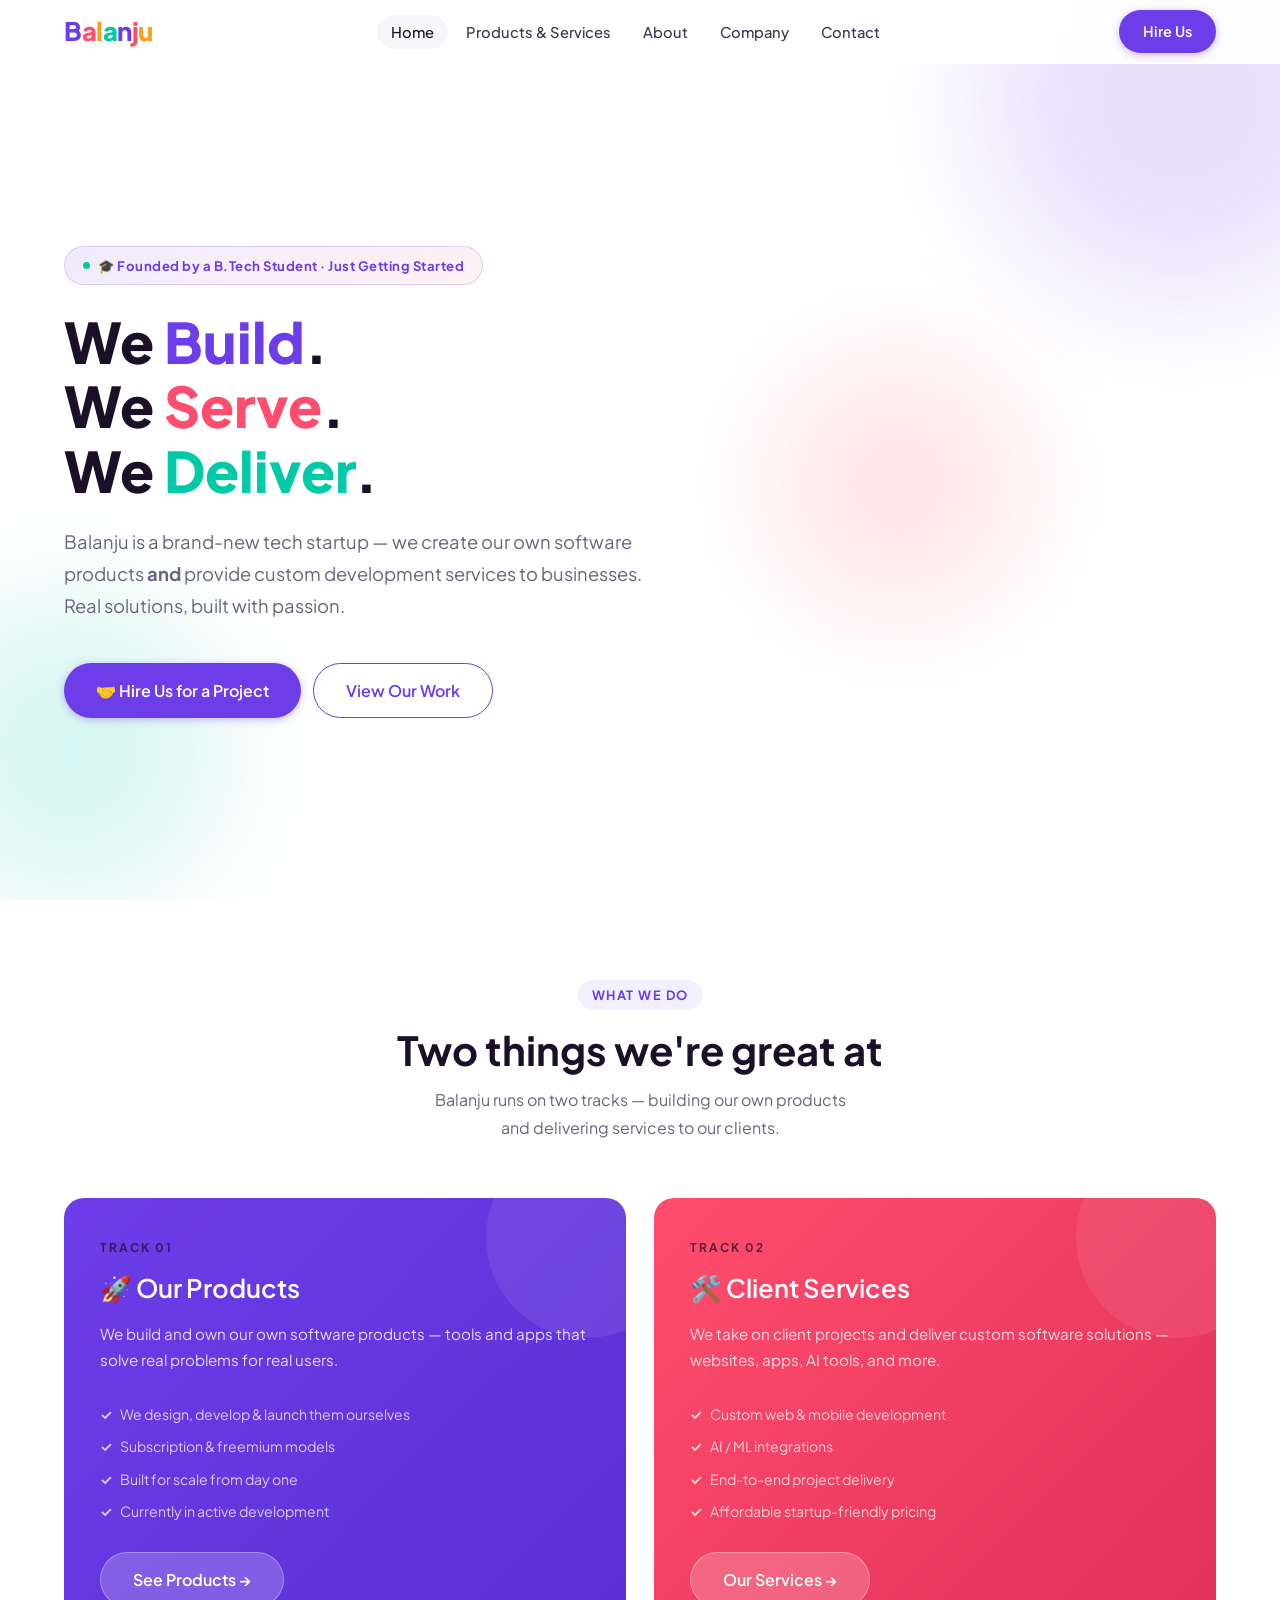
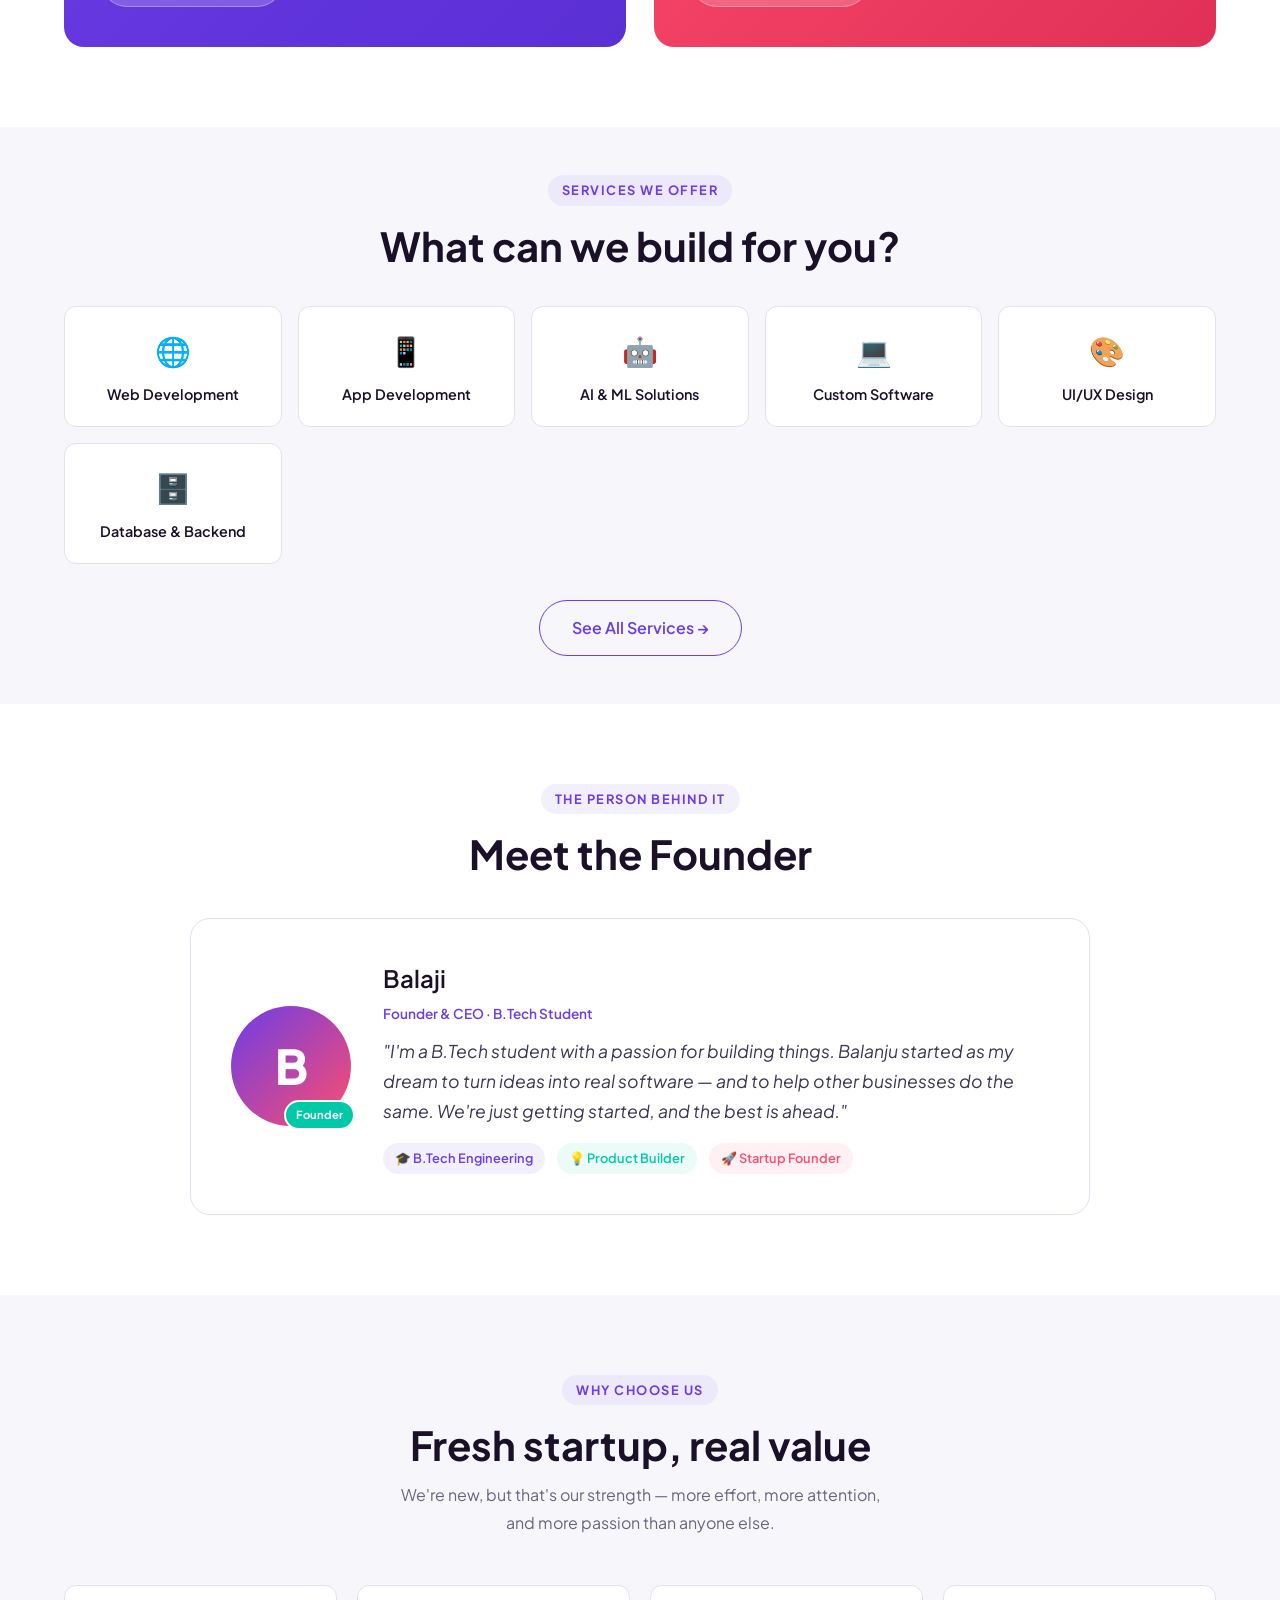
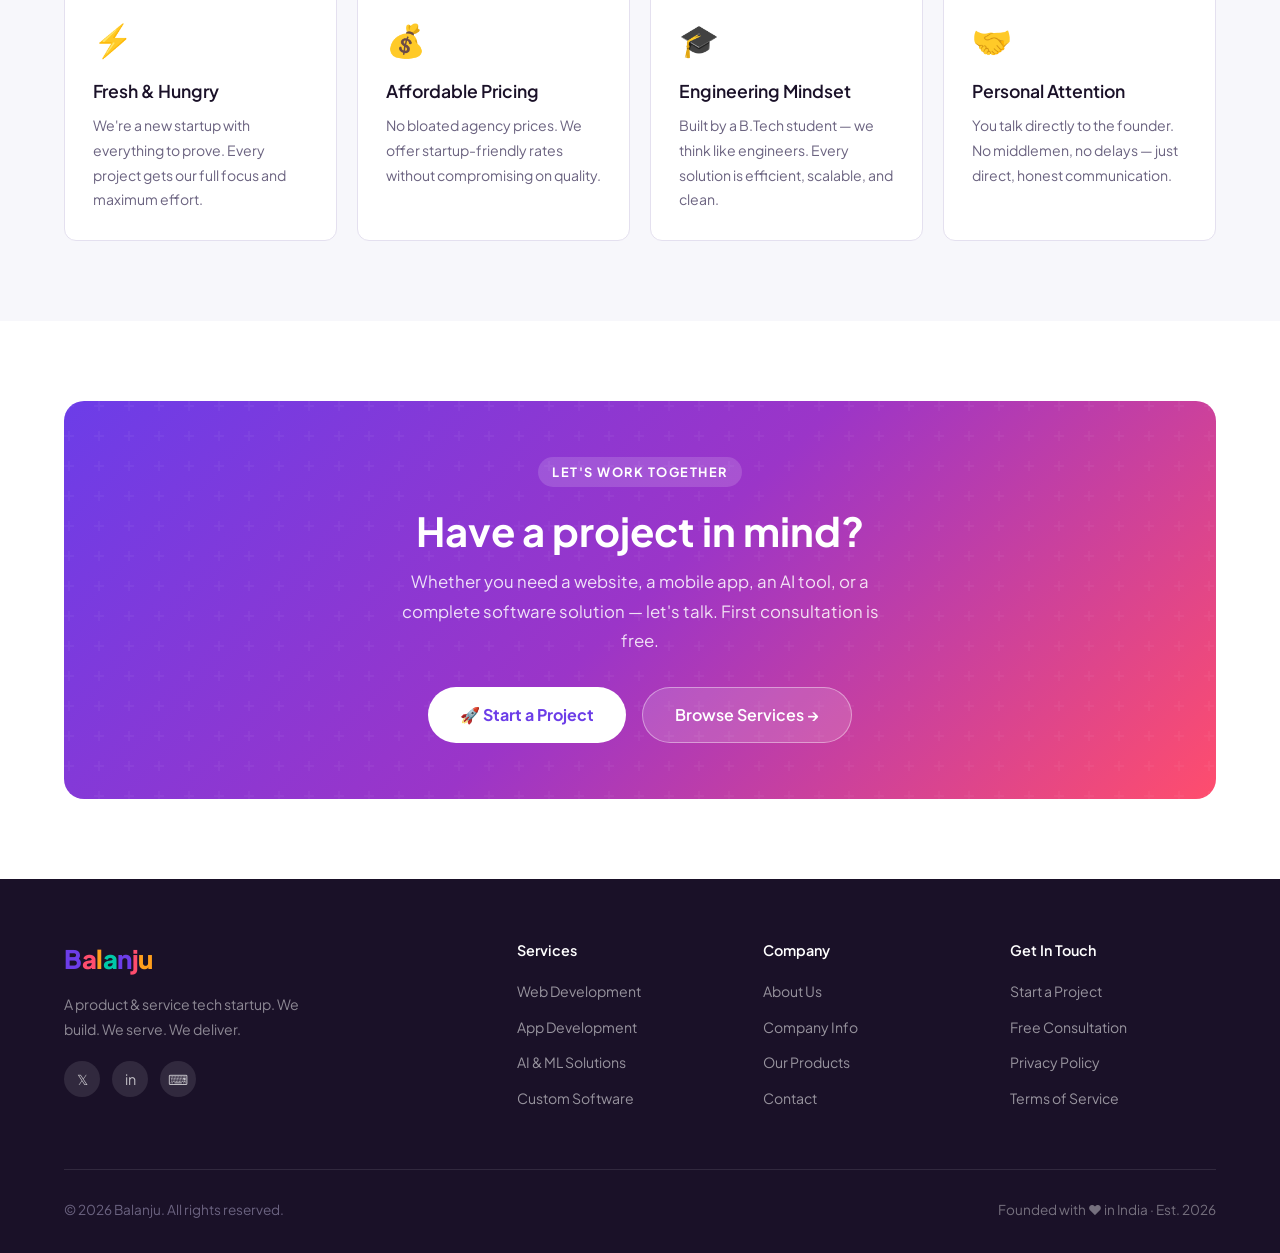
==== index.html @ 37e84d0c "first commit" ====
<!DOCTYPE html>
<html lang="en">

<head>
  <meta charset="UTF-8" />
  <meta name="viewport" content="width=device-width, initial-scale=1.0" />
  <title>Balanju — We Build. We Serve. We Deliver.</title>
  <meta name="description"
    content="Balanju is a fresh tech startup offering custom software development services and building innovative products. Founded by a B.Tech student with a vision." />
  <link rel="stylesheet" href="css/style.css" />
  <link rel="icon"
    href="data:image/svg+xml,<svg xmlns='http://www.w3.org/2000/svg' viewBox='0 0 100 100'><text y='.9em' font-size='90'>🔷</text></svg>" />
  <style>
    .hero-badge {
      display: inline-flex;
      align-items: center;
      gap: 8px;
      background: linear-gradient(135deg, rgba(108, 61, 232, 0.1), rgba(255, 77, 109, 0.08));
      border: 1px solid rgba(108, 61, 232, 0.2);
      padding: 8px 18px;
      border-radius: var(--radius-pill);
      font-size: 0.82rem;
      font-weight: 700;
      color: var(--indigo);
      margin-bottom: 24px;
      letter-spacing: 0.5px;
    }

    .hero-badge .dot {
      width: 7px;
      height: 7px;
      border-radius: 50%;
      background: var(--mint);
      animation: pulse 1.8s ease infinite;
    }

    @keyframes pulse {

      0%,
      100% {
        opacity: 1;
        transform: scale(1);
      }

      50% {
        opacity: 0.5;
        transform: scale(1.4);
      }
    }

    /* Two pillars — Products + Services */
    .pillars {
      display: grid;
      grid-template-columns: 1fr 1fr;
      gap: 28px;
      margin-top: 56px;
    }

    @media(max-width:680px) {
      .pillars {
        grid-template-columns: 1fr;
      }
    }

    .pillar-card {
      border-radius: var(--radius-lg);
      padding: 40px 36px;
      position: relative;
      overflow: hidden;
    }

    .pillar-card::before {
      content: '';
      position: absolute;
      top: -60px;
      right: -60px;
      width: 200px;
      height: 200px;
      border-radius: 50%;
      background: rgba(255, 255, 255, 0.08);
    }

    .pillar-card .label {
      font-size: 0.75rem;
      font-weight: 700;
      letter-spacing: 2px;
      text-transform: uppercase;
      opacity: 0.7;
      margin-bottom: 10px;
    }

    .pillar-card h3 {
      color: white;
      font-size: 1.6rem;
      margin-bottom: 12px;
    }

    .pillar-card p {
      color: rgba(255, 255, 255, 0.82);
      font-size: 0.95rem;
      margin-bottom: 24px;
    }

    .pillar-card ul {
      list-style: none;
    }

    .pillar-card ul li {
      color: rgba(255, 255, 255, 0.75);
      font-size: 0.88rem;
      padding: 5px 0;
      display: flex;
      align-items: center;
      gap: 8px;
    }

    .pillar-card ul li::before {
      content: '✓';
      font-weight: 700;
    }

    /* Services strip */
    .service-strip {
      display: grid;
      grid-template-columns: repeat(auto-fill, minmax(200px, 1fr));
      gap: 16px;
    }

    .service-chip {
      background: white;
      border: 1px solid var(--border);
      border-radius: var(--radius-md);
      padding: 20px;
      text-align: center;
      transition: var(--transition);
    }

    .service-chip:hover {
      border-color: var(--indigo);
      box-shadow: 0 0 0 3px rgba(108, 61, 232, 0.07);
      transform: translateY(-3px);
    }

    .service-chip .icon {
      font-size: 1.8rem;
      margin-bottom: 10px;
    }

    .service-chip h4 {
      font-size: 0.9rem;
    }

    /* Founder spotlight */
    .founder-card {
      display: flex;
      align-items: center;
      gap: 32px;
      background: white;
      border: 1px solid var(--border);
      border-radius: var(--radius-lg);
      padding: 40px;
      flex-wrap: wrap;
    }

    .founder-avatar-wrap {
      position: relative;
      flex-shrink: 0;
    }

    .founder-avatar {
      width: 120px;
      height: 120px;
      border-radius: 50%;
      background: linear-gradient(135deg, var(--indigo), var(--coral));
      display: flex;
      align-items: center;
      justify-content: center;
      font-size: 3rem;
      font-weight: 800;
      color: white;
    }

    .founder-badge {
      position: absolute;
      bottom: -4px;
      right: -4px;
      background: var(--mint);
      color: white;
      font-size: 0.7rem;
      font-weight: 700;
      padding: 4px 10px;
      border-radius: var(--radius-pill);
      border: 2px solid white;
    }

    .founder-quote {
      font-size: 1.1rem;
      font-style: italic;
      color: var(--text-mid);
      margin: 10px 0 16px;
      line-height: 1.7;
    }

    /* CTA banner */
    .cta-banner {
      background: linear-gradient(135deg, var(--indigo) 0%, #9B35C8 50%, var(--coral) 100%);
      border-radius: var(--radius-lg);
      padding: 56px 48px;
      text-align: center;
      color: white;
      position: relative;
      overflow: hidden;
    }

    .cta-banner::before {
      content: '';
      position: absolute;
      inset: 0;
      background: url("data:image/svg+xml,%3Csvg width='60' height='60' viewBox='0 0 60 60' xmlns='http://www.w3.org/2000/svg'%3E%3Cg fill='none' fill-rule='evenodd'%3E%3Cg fill='%23ffffff' fill-opacity='0.04'%3E%3Cpath d='M36 34v-4h-2v4h-4v2h4v4h2v-4h4v-2h-4zm0-30V0h-2v4h-4v2h4v4h2V6h4V4h-4zM6 34v-4H4v4H0v2h4v4h2v-4h4v-2H6zM6 4V0H4v4H0v2h4v4h2V6h4V4H6z'/%3E%3C/g%3E%3C/g%3E%3C/svg%3E");
    }

    .cta-banner h2 {
      color: white;
      margin-bottom: 12px;
    }

    .cta-banner p {
      color: rgba(255, 255, 255, 0.85);
      max-width: 500px;
      margin: 0 auto 32px;
      font-size: 1.05rem;
    }
  </style>
</head>

<body>

  <!-- ── Navigation ── -->
  <nav class="navbar" id="navbar">
    <div class="container">
      <a href="index.html" class="logo" aria-label="Balanju Home">
        <span>B</span><span>a</span><span>l</span><span>a</span><span>n</span><span>j</span><span>u</span>
      </a>
      <ul class="nav-links" role="navigation">
        <li><a href="index.html">Home</a></li>
        <li><a href="products.html">Products & Services</a></li>
        <li><a href="about.html">About</a></li>
        <li><a href="company.html">Company</a></li>
        <li><a href="contact.html">Contact</a></li>
      </ul>
      <div class="nav-right">
        <a href="contact.html" class="btn btn-primary" id="nav-cta">Hire Us</a>
        <button class="hamburger" id="hamburger" aria-label="Open menu">
          <span></span><span></span><span></span>
        </button>
      </div>
    </div>
  </nav>

  <!-- ── Mobile Nav ── -->
  <div class="mobile-nav" id="mobileNav">
    <a href="index.html">Home</a>
    <a href="products.html">Products & Services</a>
    <a href="about.html">About</a>
    <a href="company.html">Company</a>
    <a href="contact.html">Contact</a>
    <a href="contact.html" class="btn btn-primary btn-lg" style="margin-top:16px;">Hire Us</a>
  </div>

  <!-- ── Hero Section ── -->
  <section class="hero" id="hero">
    <div class="blob blob-1"></div>
    <div class="blob blob-2"></div>
    <div class="blob blob-3"></div>
    <div class="container">
      <div class="hero-content" style="max-width:800px;">
        <div class="hero-badge reveal">
          <span class="dot"></span>
          🎓 Founded by a B.Tech Student · Just Getting Started
        </div>
        <h1 class="reveal reveal-delay-1">
          We <span style="color:var(--indigo)">Build</span>.<br />
          We <span style="color:var(--coral)">Serve</span>.<br />
          We <span style="color:var(--mint)">Deliver</span>.
        </h1>
        <p class="reveal reveal-delay-2" style="font-size:1.15rem;max-width:580px;margin:24px 0 40px;">
          Balanju is a brand-new tech startup — we create our own software products <strong>and</strong> provide custom
          development services to businesses. Real solutions, built with passion.
        </p>
        <div class="flex gap-sm reveal reveal-delay-3" style="flex-wrap:wrap;">
          <a href="contact.html" class="btn btn-primary btn-lg" id="hero-hire-btn">🤝 Hire Us for a Project</a>
          <a href="products.html" class="btn btn-outline btn-lg" id="hero-products-btn">View Our Work</a>
        </div>
      </div>
    </div>
  </section>

  <!-- ── Two Pillars ── -->
  <section class="section" id="pillars">
    <div class="container">
      <div class="text-center reveal" style="margin-bottom:48px;">
        <div class="section-label">What We Do</div>
        <h2>Two things we're great at</h2>
        <p style="max-width:440px;margin:12px auto 0;">Balanju runs on two tracks — building our own products and
          delivering services to our clients.</p>
      </div>

      <div class="pillars">
        <!-- Products -->
        <div class="pillar-card bg-gradient-blue reveal" id="pillar-products">
          <div class="label">Track 01</div>
          <h3>🚀 Our Products</h3>
          <p>We build and own our own software products — tools and apps that solve real problems for real users.</p>
          <ul>
            <li>We design, develop & launch them ourselves</li>
            <li>Subscription & freemium models</li>
            <li>Built for scale from day one</li>
            <li>Currently in active development</li>
          </ul>
          <a href="products.html#our-products" class="btn btn-lg"
            style="background:rgba(255,255,255,0.2);color:white;margin-top:24px;border:1px solid rgba(255,255,255,0.3);"
            id="pillar-products-btn">See Products →</a>
        </div>

        <!-- Services -->
        <div class="pillar-card bg-gradient-red reveal reveal-delay-1" id="pillar-services">
          <div class="label">Track 02</div>
          <h3>🛠️ Client Services</h3>
          <p>We take on client projects and deliver custom software solutions — websites, apps, AI tools, and more.</p>
          <ul>
            <li>Custom web & mobile development</li>
            <li>AI / ML integrations</li>
            <li>End-to-end project delivery</li>
            <li>Affordable startup-friendly pricing</li>
          </ul>
          <a href="products.html#services" class="btn btn-lg"
            style="background:rgba(255,255,255,0.2);color:white;margin-top:24px;border:1px solid rgba(255,255,255,0.3);"
            id="pillar-services-btn">Our Services →</a>
        </div>
      </div>
    </div>
  </section>

  <!-- ── Services Quick List ── -->
  <section class="section-sm bg-light" id="services-preview">
    <div class="container">
      <div class="text-center reveal" style="margin-bottom:36px;">
        <div class="section-label">Services We Offer</div>
        <h2>What can we build for you?</h2>
      </div>
      <div class="service-strip">
        <div class="service-chip reveal" id="svc-web">
          <div class="icon">🌐</div>
          <h4>Web Development</h4>
        </div>
        <div class="service-chip reveal reveal-delay-1" id="svc-app">
          <div class="icon">📱</div>
          <h4>App Development</h4>
        </div>
        <div class="service-chip reveal reveal-delay-2" id="svc-ai">
          <div class="icon">🤖</div>
          <h4>AI & ML Solutions</h4>
        </div>
        <div class="service-chip reveal reveal-delay-3" id="svc-software">
          <div class="icon">💻</div>
          <h4>Custom Software</h4>
        </div>
        <div class="service-chip reveal" id="svc-ui">
          <div class="icon">🎨</div>
          <h4>UI/UX Design</h4>
        </div>
        <div class="service-chip reveal reveal-delay-1" id="svc-db">
          <div class="icon">🗄️</div>
          <h4>Database & Backend</h4>
        </div>
      </div>
      <div class="text-center reveal" style="margin-top:36px;">
        <a href="products.html#services" class="btn btn-outline btn-lg" id="view-all-services">See All Services →</a>
      </div>
    </div>
  </section>

  <!-- ── Founder Spotlight ── -->
  <section class="section" id="founder">
    <div class="container" style="max-width:900px;">
      <div class="text-center reveal" style="margin-bottom:40px;">
        <div class="section-label">The Person Behind It</div>
        <h2>Meet the Founder</h2>
      </div>
      <div class="founder-card reveal reveal-delay-1">
        <div class="founder-avatar-wrap">
          <div class="founder-avatar">B</div>
          <div class="founder-badge">Founder</div>
        </div>
        <div style="flex:1;min-width:240px;">
          <h3 style="margin-bottom:4px;">Balaji</h3>
          <p style="font-size:0.85rem;color:var(--indigo);font-weight:600;margin-bottom:12px;">Founder & CEO · B.Tech
            Student</p>
          <p class="founder-quote">"I'm a B.Tech student with a passion for building things. Balanju started as my dream
            to turn ideas into real software — and to help other businesses do the same. We're just getting started, and
            the best is ahead."</p>
          <div style="display:flex;gap:12px;flex-wrap:wrap;">
            <span
              style="background:rgba(108,61,232,0.08);color:var(--indigo);font-size:0.8rem;font-weight:600;padding:5px 12px;border-radius:var(--radius-pill);">🎓
              B.Tech Engineering</span>
            <span
              style="background:rgba(0,201,167,0.08);color:var(--mint);font-size:0.8rem;font-weight:600;padding:5px 12px;border-radius:var(--radius-pill);">💡
              Product Builder</span>
            <span
              style="background:rgba(255,77,109,0.08);color:var(--coral);font-size:0.8rem;font-weight:600;padding:5px 12px;border-radius:var(--radius-pill);">🚀
              Startup Founder</span>
          </div>
        </div>
      </div>
    </div>
  </section>

  <!-- ── Why Balanju ── -->
  <section class="section bg-light" id="why-us">
    <div class="container">
      <div class="text-center reveal" style="margin-bottom:48px;">
        <div class="section-label">Why Choose Us</div>
        <h2>Fresh startup, real value</h2>
        <p style="max-width:480px;margin:12px auto 0;">We're new, but that's our strength — more effort, more attention,
          and more passion than anyone else.</p>
      </div>
      <div style="display:grid;grid-template-columns:repeat(auto-fill,minmax(250px,1fr));gap:20px;">
        <div class="card reveal" id="why-fresh">
          <div style="font-size:2rem;margin-bottom:12px;">⚡</div>
          <h4>Fresh & Hungry</h4>
          <p style="font-size:0.88rem;margin-top:8px;">We're a new startup with everything to prove. Every project gets
            our full focus and maximum effort.</p>
        </div>
        <div class="card reveal reveal-delay-1" id="why-affordable">
          <div style="font-size:2rem;margin-bottom:12px;">💰</div>
          <h4>Affordable Pricing</h4>
          <p style="font-size:0.88rem;margin-top:8px;">No bloated agency prices. We offer startup-friendly rates without
            compromising on quality.</p>
        </div>
        <div class="card reveal reveal-delay-2" id="why-tech">
          <div style="font-size:2rem;margin-bottom:12px;">🎓</div>
          <h4>Engineering Mindset</h4>
          <p style="font-size:0.88rem;margin-top:8px;">Built by a B.Tech student — we think like engineers. Every
            solution is efficient, scalable, and clean.</p>
        </div>
        <div class="card reveal reveal-delay-3" id="why-personal">
          <div style="font-size:2rem;margin-bottom:12px;">🤝</div>
          <h4>Personal Attention</h4>
          <p style="font-size:0.88rem;margin-top:8px;">You talk directly to the founder. No middlemen, no delays — just
            direct, honest communication.</p>
        </div>
      </div>
    </div>
  </section>

  <!-- ── CTA Banner ── -->
  <section class="section" id="cta">
    <div class="container">
      <div class="cta-banner reveal">
        <div class="section-label" style="background:rgba(255,255,255,0.15);color:white;margin-bottom:20px;">Let's Work
          Together</div>
        <h2>Have a project in mind?</h2>
        <p>Whether you need a website, a mobile app, an AI tool, or a complete software solution — let's talk. First
          consultation is free.</p>
        <div style="display:flex;gap:16px;justify-content:center;flex-wrap:wrap;">
          <a href="contact.html" class="btn btn-lg" style="background:white;color:var(--indigo);font-weight:700;"
            id="cta-hire">🚀 Start a Project</a>
          <a href="products.html#services" class="btn btn-lg"
            style="background:rgba(255,255,255,0.15);color:white;border:1px solid rgba(255,255,255,0.4);"
            id="cta-services">Browse Services →</a>
        </div>
      </div>
    </div>
  </section>

  <!-- ── Footer ── -->
  <footer class="footer" id="footer">
    <div class="container">
      <div class="footer-grid">
        <div>
          <a href="index.html" class="logo" style="display:inline-flex;">
            <span>B</span><span>a</span><span>l</span><span>a</span><span>n</span><span>j</span><span>u</span>
          </a>
          <p style="font-size:0.88rem;color:rgba(255,255,255,0.5);max-width:240px;margin-top:12px;">
            A product & service tech startup. We build. We serve. We deliver.
          </p>
          <div class="social-links" style="margin-top:20px;">
            <a href="#" class="social-link" id="footer-twitter" aria-label="Twitter">𝕏</a>
            <a href="#" class="social-link" id="footer-linkedin" aria-label="LinkedIn">in</a>
            <a href="#" class="social-link" id="footer-github" aria-label="GitHub">⌨</a>
          </div>
        </div>
        <div>
          <h4>Services</h4>
          <ul>
            <li><a href="products.html#services">Web Development</a></li>
            <li><a href="products.html#services">App Development</a></li>
            <li><a href="products.html#services">AI & ML Solutions</a></li>
            <li><a href="products.html#services">Custom Software</a></li>
          </ul>
        </div>
        <div>
          <h4>Company</h4>
          <ul>
            <li><a href="about.html">About Us</a></li>
            <li><a href="company.html">Company Info</a></li>
            <li><a href="products.html">Our Products</a></li>
            <li><a href="contact.html">Contact</a></li>
          </ul>
        </div>
        <div>
          <h4>Get In Touch</h4>
          <ul>
            <li><a href="contact.html">Start a Project</a></li>
            <li><a href="contact.html">Free Consultation</a></li>
            <li><a href="#">Privacy Policy</a></li>
            <li><a href="#">Terms of Service</a></li>
          </ul>
        </div>
      </div>
      <div class="footer-bottom">
        <p>© 2026 Balanju. All rights reserved.</p>
        <p style="color:rgba(255,255,255,0.4);">Founded with ❤️ in India · Est. 2026</p>
      </div>
    </div>
  </footer>

  <script src="js/main.js"></script>
</body>

</html>
---- css/style.css ----
/* ============================================================
   BALANJU DESIGN SYSTEM
   Original brand identity — Electric Indigo + Coral + Amber + Mint
   ============================================================ */

@import url('https://fonts.googleapis.com/css2?family=Inter:wght@300;400;500;600;700;800;900&family=Plus+Jakarta+Sans:wght@400;500;600;700;800&display=swap');

/* ── CSS Variables — Balanju Brand Colors ── */
:root {
  /* Brand palette — 100% original, not inspired by any other company */
  --indigo: #6C3DE8;
  /* Electric Indigo  — primary */
  --coral: #FF4D6D;
  /* Coral Pink       — energy */
  --amber: #FF9F1C;
  /* Warm Amber       — warmth */
  --mint: #00C9A7;
  /* Mint Teal        — growth */

  /* Aliases used across components */
  --blue: var(--indigo);
  --red: var(--coral);
  --yellow: var(--amber);
  --green: var(--mint);

  --bg: #FFFFFF;
  --bg-grey: #F7F7FB;
  --text-dark: #1A1128;
  --text-mid: #3D3552;
  --text-grey: #6B6380;
  --border: #E4E0EF;

  --shadow-sm: 0 1px 3px rgba(108, 61, 232, .08), 0 1px 2px rgba(0, 0, 0, .04);
  --shadow-md: 0 4px 16px rgba(108, 61, 232, .10);
  --shadow-lg: 0 8px 32px rgba(108, 61, 232, .12);
  --shadow-xl: 0 20px 60px rgba(108, 61, 232, .15);

  --radius-sm: 8px;
  --radius-md: 12px;
  --radius-lg: 20px;
  --radius-xl: 32px;
  --radius-pill: 9999px;

  --nav-h: 64px;
  --transition: all 0.25s cubic-bezier(0.4, 0, 0.2, 1);
}

/* ── Reset ── */
*,
*::before,
*::after {
  box-sizing: border-box;
  margin: 0;
  padding: 0;
}

html {
  scroll-behavior: smooth;
}

body {
  font-family: 'Plus Jakarta Sans', 'Inter', sans-serif;
  background: var(--bg);
  color: var(--text-dark);
  line-height: 1.6;
  overflow-x: hidden;
}

img {
  max-width: 100%;
  display: block;
}

a {
  text-decoration: none;
  color: inherit;
}

ul {
  list-style: none;
}

/* ── Typography ── */
h1 {
  font-size: clamp(2rem, 5vw, 3.5rem);
  font-weight: 800;
  line-height: 1.15;
}

h2 {
  font-size: clamp(1.5rem, 3.5vw, 2.5rem);
  font-weight: 700;
  line-height: 1.2;
}

h3 {
  font-size: clamp(1.1rem, 2vw, 1.5rem);
  font-weight: 600;
}

h4 {
  font-size: 1.1rem;
  font-weight: 600;
}

p {
  font-size: 1rem;
  color: var(--text-grey);
  line-height: 1.75;
}

/* ── Layout Utilities ── */
.container {
  width: 90%;
  max-width: 1200px;
  margin: 0 auto;
}

.section {
  padding: 80px 0;
}

.section-sm {
  padding: 48px 0;
}

.flex {
  display: flex;
}

.flex-center {
  display: flex;
  align-items: center;
  justify-content: center;
}

.grid {
  display: grid;
}

.text-center {
  text-align: center;
}

.gap-sm {
  gap: 12px;
}

.gap-md {
  gap: 24px;
}

.gap-lg {
  gap: 40px;
}

/* ── Colorful Logo ── */
.logo {
  font-size: 1.6rem;
  font-weight: 800;
  letter-spacing: -0.5px;
  display: flex;
  align-items: center;
  gap: 0;
}

.logo span:nth-child(1) {
  color: var(--indigo);
}

.logo span:nth-child(2) {
  color: var(--coral);
}

.logo span:nth-child(3) {
  color: var(--amber);
}

.logo span:nth-child(4) {
  color: var(--mint);
}

.logo span:nth-child(5) {
  color: var(--indigo);
}

.logo span:nth-child(6) {
  color: var(--coral);
}

.logo span:nth-child(7) {
  color: var(--amber);
}

.logo-dot {
  color: var(--indigo);
}

/* ── Navigation ── */
.navbar {
  position: fixed;
  top: 0;
  left: 0;
  right: 0;
  height: var(--nav-h);
  background: rgba(255, 255, 255, 0.92);
  backdrop-filter: blur(12px);
  -webkit-backdrop-filter: blur(12px);
  border-bottom: 1px solid transparent;
  z-index: 1000;
  transition: var(--transition);
}

.navbar.scrolled {
  background: rgba(255, 255, 255, 0.98);
  border-bottom-color: var(--border);
  box-shadow: var(--shadow-sm);
}

.navbar .container {
  height: 100%;
  display: flex;
  align-items: center;
  justify-content: space-between;
}

.nav-links {
  display: flex;
  align-items: center;
  gap: 4px;
}

.nav-links a {
  padding: 8px 14px;
  border-radius: var(--radius-pill);
  font-size: 0.92rem;
  font-weight: 500;
  color: var(--text-mid);
  transition: var(--transition);
}

.nav-links a:hover,
.nav-links a.active {
  background: var(--bg-grey);
  color: var(--text-dark);
}

.nav-right {
  display: flex;
  align-items: center;
  gap: 8px;
}

/* ── Buttons ── */
.btn {
  display: inline-flex;
  align-items: center;
  gap: 8px;
  padding: 10px 24px;
  border-radius: var(--radius-pill);
  font-size: 0.9rem;
  font-weight: 600;
  cursor: pointer;
  border: none;
  transition: var(--transition);
  white-space: nowrap;
}

.btn-primary {
  background: var(--indigo);
  color: #fff;
  box-shadow: 0 2px 8px rgba(108, 61, 232, 0.35);
}

.btn-primary:hover {
  background: #5a2fd4;
  box-shadow: 0 4px 16px rgba(108, 61, 232, 0.45);
  transform: translateY(-1px);
}

.btn-outline {
  background: transparent;
  color: var(--indigo);
  border: 1.5px solid var(--indigo);
}

.btn-outline:hover {
  background: rgba(108, 61, 232, 0.06);
  transform: translateY(-1px);
}

.btn-ghost {
  background: var(--bg-grey);
  color: var(--text-dark);
}

.btn-ghost:hover {
  background: var(--border);
  transform: translateY(-1px);
}

.btn-lg {
  padding: 14px 32px;
  font-size: 1rem;
}

.btn-sm {
  padding: 7px 16px;
  font-size: 0.82rem;
}

/* ── Cards ── */
.card {
  background: #fff;
  border: 1px solid var(--border);
  border-radius: var(--radius-md);
  padding: 28px;
  transition: var(--transition);
  cursor: pointer;
}

.card:hover {
  transform: translateY(-4px);
  box-shadow: var(--shadow-md);
  border-color: transparent;
}

/* ── Section Labels ── */
.section-label {
  display: inline-flex;
  align-items: center;
  gap: 6px;
  font-size: 0.8rem;
  font-weight: 700;
  letter-spacing: 1.5px;
  text-transform: uppercase;
  color: var(--indigo);
  background: rgba(108, 61, 232, 0.08);
  padding: 5px 14px;
  border-radius: var(--radius-pill);
  margin-bottom: 16px;
}

/* ── Colorful Underline Accent ── */
.color-bar {
  display: flex;
  gap: 4px;
  margin: 16px 0;
}

.color-bar span {
  height: 4px;
  border-radius: 2px;
  flex: 1;
}

.color-bar span:nth-child(1) {
  background: var(--indigo);
}

.color-bar span:nth-child(2) {
  background: var(--coral);
}

.color-bar span:nth-child(3) {
  background: var(--amber);
}

.color-bar span:nth-child(4) {
  background: var(--mint);
}

/* ── Product Icon Circle ── */
.product-icon {
  width: 56px;
  height: 56px;
  border-radius: var(--radius-md);
  display: flex;
  align-items: center;
  justify-content: center;
  font-size: 1.6rem;
  margin-bottom: 16px;
  flex-shrink: 0;
}

/* ── Hero Section ── */
.hero {
  min-height: 100vh;
  display: flex;
  align-items: center;
  padding-top: var(--nav-h);
  position: relative;
  overflow: hidden;
}

.hero-bg {
  position: absolute;
  inset: 0;
  background:
    radial-gradient(ellipse 60% 50% at 80% 20%, rgba(108, 61, 232, 0.07) 0%, transparent 70%),
    radial-gradient(ellipse 50% 40% at 20% 80%, rgba(0, 201, 167, 0.06) 0%, transparent 70%),
    radial-gradient(ellipse 40% 40% at 60% 70%, rgba(255, 159, 28, 0.05) 0%, transparent 70%);
  pointer-events: none;
}

.hero-content {
  position: relative;
  z-index: 1;
}

/* ── Floating Blobs ── */
.blob {
  position: absolute;
  border-radius: 50%;
  filter: blur(60px);
  opacity: 0.15;
  animation: blobFloat 8s ease-in-out infinite;
  pointer-events: none;
}

.blob-1 {
  width: 400px;
  height: 400px;
  background: var(--indigo);
  top: -100px;
  right: -100px;
  animation-delay: 0s;
}

.blob-2 {
  width: 300px;
  height: 300px;
  background: var(--mint);
  bottom: 0px;
  left: -80px;
  animation-delay: -3s;
}

.blob-3 {
  width: 250px;
  height: 250px;
  background: var(--coral);
  top: 40%;
  right: 20%;
  animation-delay: -5s;
}

@keyframes blobFloat {

  0%,
  100% {
    transform: translate(0, 0) scale(1);
  }

  33% {
    transform: translate(20px, -20px) scale(1.05);
  }

  66% {
    transform: translate(-15px, 15px) scale(0.97);
  }
}

/* ── Icon Scroll Strip (like Google) ── */
.icon-strip {
  overflow: hidden;
  padding: 16px 0;
  position: relative;
}

.icon-strip::before,
.icon-strip::after {
  content: '';
  position: absolute;
  top: 0;
  bottom: 0;
  width: 80px;
  z-index: 2;
  pointer-events: none;
}

.icon-strip::before {
  left: 0;
  background: linear-gradient(to right, white, transparent);
}

.icon-strip::after {
  right: 0;
  background: linear-gradient(to left, white, transparent);
}

.icon-strip-inner {
  display: flex;
  gap: 16px;
  width: max-content;
  animation: scrollStrip 25s linear infinite;
}

.icon-strip-inner:hover {
  animation-play-state: paused;
}

.strip-icon {
  width: 64px;
  height: 64px;
  border-radius: 16px;
  display: flex;
  align-items: center;
  justify-content: center;
  font-size: 1.8rem;
  border: 1px solid var(--border);
  background: white;
  box-shadow: var(--shadow-sm);
  flex-shrink: 0;
  transition: var(--transition);
}

.strip-icon:hover {
  transform: scale(1.1);
  box-shadow: var(--shadow-md);
}

@keyframes scrollStrip {
  0% {
    transform: translateX(0);
  }

  100% {
    transform: translateX(-50%);
  }
}

/* ── Stats ── */
.stats-grid {
  display: grid;
  grid-template-columns: repeat(auto-fit, minmax(160px, 1fr));
  gap: 24px;
}

.stat-item {
  text-align: center;
  padding: 24px;
}

.stat-number {
  font-size: 2.5rem;
  font-weight: 800;
  line-height: 1;
  margin-bottom: 6px;
}

.stat-label {
  font-size: 0.88rem;
  color: var(--text-grey);
  font-weight: 500;
}

/* ── Products Grid ── */
.products-grid {
  display: grid;
  grid-template-columns: repeat(auto-fill, minmax(280px, 1fr));
  gap: 20px;
}

.product-card {
  background: #fff;
  border: 1px solid var(--border);
  border-radius: var(--radius-md);
  padding: 28px;
  transition: var(--transition);
  cursor: pointer;
  position: relative;
  overflow: hidden;
}

.product-card::before {
  content: '';
  position: absolute;
  top: 0;
  left: 0;
  right: 0;
  height: 3px;
  opacity: 0;
  transition: var(--transition);
}

.product-card:hover {
  transform: translateY(-5px);
  box-shadow: var(--shadow-lg);
  border-color: transparent;
}

.product-card:hover::before {
  opacity: 1;
}

.product-card[data-color="blue"]::before {
  background: var(--indigo);
}

.product-card[data-color="red"]::before {
  background: var(--coral);
}

.product-card[data-color="yellow"]::before {
  background: var(--amber);
}

.product-card[data-color="green"]::before {
  background: var(--mint);
}

.product-card h3 {
  margin: 10px 0 8px;
}

.product-card p {
  font-size: 0.9rem;
  margin-bottom: 16px;
}

/* ── Filter Pills ── */
.filter-bar {
  display: flex;
  gap: 8px;
  flex-wrap: wrap;
  margin-bottom: 32px;
}

.filter-pill {
  padding: 8px 20px;
  border-radius: var(--radius-pill);
  font-size: 0.88rem;
  font-weight: 500;
  border: 1.5px solid var(--border);
  background: white;
  color: var(--text-mid);
  cursor: pointer;
  transition: var(--transition);
}

.filter-pill:hover {
  border-color: var(--indigo);
  color: var(--indigo);
}

.filter-pill.active {
  background: var(--indigo);
  border-color: var(--indigo);
  color: white;
  box-shadow: 0 2px 8px rgba(108, 61, 232, 0.3);
}

/* ── Team Cards ── */
.team-grid {
  display: grid;
  grid-template-columns: repeat(auto-fill, minmax(220px, 1fr));
  gap: 24px;
}

.team-card {
  background: white;
  border: 1px solid var(--border);
  border-radius: var(--radius-md);
  padding: 28px 20px;
  text-align: center;
  transition: var(--transition);
}

.team-card:hover {
  transform: translateY(-4px);
  box-shadow: var(--shadow-md);
  border-color: transparent;
}

.team-avatar {
  width: 80px;
  height: 80px;
  border-radius: 50%;
  margin: 0 auto 16px;
  display: flex;
  align-items: center;
  justify-content: center;
  font-size: 2rem;
  font-weight: 700;
  color: white;
}

.team-card h4 {
  font-size: 1rem;
  margin-bottom: 4px;
}

.team-card .role {
  font-size: 0.82rem;
  color: var(--text-grey);
}

/* ── Values ── */
.values-grid {
  display: grid;
  grid-template-columns: repeat(auto-fill, minmax(260px, 1fr));
  gap: 24px;
}

.value-card {
  padding: 32px 28px;
  border-radius: var(--radius-md);
  position: relative;
  overflow: hidden;
}

.value-icon {
  font-size: 2.2rem;
  margin-bottom: 16px;
}

.value-card h3 {
  margin-bottom: 10px;
  color: white;
}

.value-card p {
  color: rgba(255, 255, 255, 0.85);
  font-size: 0.92rem;
}

/* ── Timeline ── */
.timeline {
  position: relative;
  padding: 20px 0;
}

.timeline::before {
  content: '';
  position: absolute;
  left: 50%;
  top: 0;
  bottom: 0;
  width: 2px;
  background: var(--border);
  transform: translateX(-50%);
}

.timeline-item {
  display: flex;
  gap: 40px;
  margin-bottom: 48px;
  align-items: flex-start;
}

.timeline-item:nth-child(even) {
  flex-direction: row-reverse;
}

.timeline-content {
  flex: 1;
  background: white;
  border: 1px solid var(--border);
  border-radius: var(--radius-md);
  padding: 24px;
  transition: var(--transition);
}

.timeline-content:hover {
  box-shadow: var(--shadow-md);
  transform: scale(1.02);
}

.timeline-year {
  min-width: 80px;
  text-align: center;
  font-size: 1.4rem;
  font-weight: 800;
  color: var(--indigo);
  padding-top: 8px;
}

.timeline-dot {
  position: absolute;
  left: 50%;
  transform: translateX(-50%);
  width: 16px;
  height: 16px;
  border-radius: 50%;
  background: var(--indigo);
  border: 3px solid white;
  box-shadow: var(--shadow-sm);
}

/* ── Contact Form ── */
.contact-form {
  max-width: 600px;
  margin: 0 auto;
}

.form-group {
  margin-bottom: 20px;
}

.form-group label {
  display: block;
  font-size: 0.88rem;
  font-weight: 600;
  color: var(--text-mid);
  margin-bottom: 7px;
}

.form-group input,
.form-group textarea,
.form-group select {
  width: 100%;
  padding: 12px 16px;
  border: 1.5px solid var(--border);
  border-radius: var(--radius-sm);
  font-family: inherit;
  font-size: 0.95rem;
  color: var(--text-dark);
  background: white;
  transition: var(--transition);
  outline: none;
}

.form-group input:focus,
.form-group textarea:focus,
.form-group select:focus {
  border-color: var(--indigo);
  box-shadow: 0 0 0 3px rgba(108, 61, 232, 0.12);
}

.form-group textarea {
  min-height: 130px;
  resize: vertical;
}

.form-row {
  display: grid;
  grid-template-columns: 1fr 1fr;
  gap: 16px;
}

/* ── Footer ── */
.footer {
  background: var(--text-dark);
  color: rgba(255, 255, 255, 0.7);
  padding: 60px 0 32px;
}

.footer-grid {
  display: grid;
  grid-template-columns: 2fr 1fr 1fr 1fr;
  gap: 40px;
  margin-bottom: 48px;
}

.footer h4 {
  color: white;
  font-size: 0.9rem;
  margin-bottom: 16px;
}

.footer ul li {
  margin-bottom: 10px;
}

.footer ul li a {
  font-size: 0.88rem;
  color: rgba(255, 255, 255, 0.55);
  transition: var(--transition);
}

.footer ul li a:hover {
  color: white;
}

.footer-bottom {
  border-top: 1px solid rgba(255, 255, 255, 0.1);
  padding-top: 28px;
  display: flex;
  align-items: center;
  justify-content: space-between;
  flex-wrap: wrap;
  gap: 12px;
}

.footer-bottom p {
  font-size: 0.85rem;
}

.social-links {
  display: flex;
  gap: 12px;
}

.social-link {
  width: 36px;
  height: 36px;
  border-radius: 50%;
  background: rgba(255, 255, 255, 0.1);
  display: flex;
  align-items: center;
  justify-content: center;
  font-size: 0.9rem;
  transition: var(--transition);
  color: rgba(255, 255, 255, 0.7);
}

.social-link:hover {
  background: var(--indigo);
  color: white;
  transform: translateY(-2px);
}

/* ── Page Hero (inner pages) ── */
.page-hero {
  padding: calc(var(--nav-h) + 60px) 0 60px;
  background: var(--bg-grey);
  text-align: center;
  position: relative;
  overflow: hidden;
}

.page-hero::before {
  content: '';
  position: absolute;
  inset: 0;
  background:
    radial-gradient(ellipse 50% 80% at 50% 0%, rgba(108, 61, 232, 0.08) 0%, transparent 60%);
  pointer-events: none;
}

/* ── Scroll Animations ── */
.reveal {
  opacity: 0;
  transform: translateY(28px);
  transition: opacity 0.6s ease, transform 0.6s ease;
}

.reveal.visible {
  opacity: 1;
  transform: translateY(0);
}

.reveal-delay-1 {
  transition-delay: 0.1s;
}

.reveal-delay-2 {
  transition-delay: 0.2s;
}

.reveal-delay-3 {
  transition-delay: 0.3s;
}

.reveal-delay-4 {
  transition-delay: 0.4s;
}

/* ── Hamburger Menu ── */
.hamburger {
  display: none;
  flex-direction: column;
  gap: 5px;
  background: none;
  border: none;
  cursor: pointer;
  padding: 6px;
}

.hamburger span {
  display: block;
  width: 22px;
  height: 2px;
  background: var(--text-dark);
  border-radius: 2px;
  transition: var(--transition);
}

.hamburger.open span:nth-child(1) {
  transform: rotate(45deg) translate(5px, 5px);
}

.hamburger.open span:nth-child(2) {
  opacity: 0;
}

.hamburger.open span:nth-child(3) {
  transform: rotate(-45deg) translate(5px, -5px);
}

/* ── Mobile Nav Drawer ── */
.mobile-nav {
  position: fixed;
  top: var(--nav-h);
  left: 0;
  right: 0;
  bottom: 0;
  background: rgba(255, 255, 255, 0.98);
  backdrop-filter: blur(12px);
  z-index: 999;
  display: flex;
  flex-direction: column;
  align-items: center;
  justify-content: center;
  gap: 8px;
  transform: translateX(100%);
  transition: transform 0.35s cubic-bezier(0.4, 0, 0.2, 1);
}

.mobile-nav.open {
  transform: translateX(0);
}

.mobile-nav a {
  font-size: 1.4rem;
  font-weight: 700;
  color: var(--text-dark);
  padding: 12px 32px;
  border-radius: var(--radius-md);
  transition: var(--transition);
}

.mobile-nav a:hover {
  background: var(--bg-grey);
  color: var(--indigo);
}

/* ── Responsive ── */
@media (max-width: 900px) {
  .nav-links {
    display: none;
  }

  .nav-right .btn {
    display: none;
  }

  .hamburger {
    display: flex;
  }

  .footer-grid {
    grid-template-columns: 1fr 1fr;
  }

  .timeline::before {
    display: none;
  }

  .timeline-item,
  .timeline-item:nth-child(even) {
    flex-direction: column;
  }

  .timeline-dot {
    display: none;
  }
}

@media (max-width: 600px) {
  .section {
    padding: 56px 0;
  }

  .footer-grid {
    grid-template-columns: 1fr;
  }

  .form-row {
    grid-template-columns: 1fr;
  }

  .footer-bottom {
    flex-direction: column;
    text-align: center;
  }

  .stats-grid {
    grid-template-columns: repeat(2, 1fr);
  }
}

/* ── Gradient BG Utility — Balanju Brand ── */
.bg-gradient-blue {
  background: linear-gradient(135deg, #6C3DE8, #5a2fd4);
}

/* Indigo */
.bg-gradient-red {
  background: linear-gradient(135deg, #FF4D6D, #e03057);
}

/* Coral  */
.bg-gradient-yellow {
  background: linear-gradient(135deg, #FF9F1C, #e88a10);
}

/* Amber  */
.bg-gradient-green {
  background: linear-gradient(135deg, #00C9A7, #00a88c);
}

/* Mint   */
.bg-light {
  background: var(--bg-grey);
}

/* ── Notification / Toast ── */
.toast {
  position: fixed;
  bottom: 28px;
  right: 28px;
  background: var(--text-dark);
  color: white;
  padding: 14px 24px;
  border-radius: var(--radius-md);
  font-size: 0.9rem;
  font-weight: 500;
  box-shadow: var(--shadow-xl);
  transform: translateY(80px);
  opacity: 0;
  transition: all 0.4s cubic-bezier(0.4, 0, 0.2, 1);
  z-index: 9999;
  display: flex;
  align-items: center;
  gap: 10px;
}

.toast.show {
  transform: translateY(0);
  opacity: 1;
}

.toast-icon {
  font-size: 1.1rem;
}
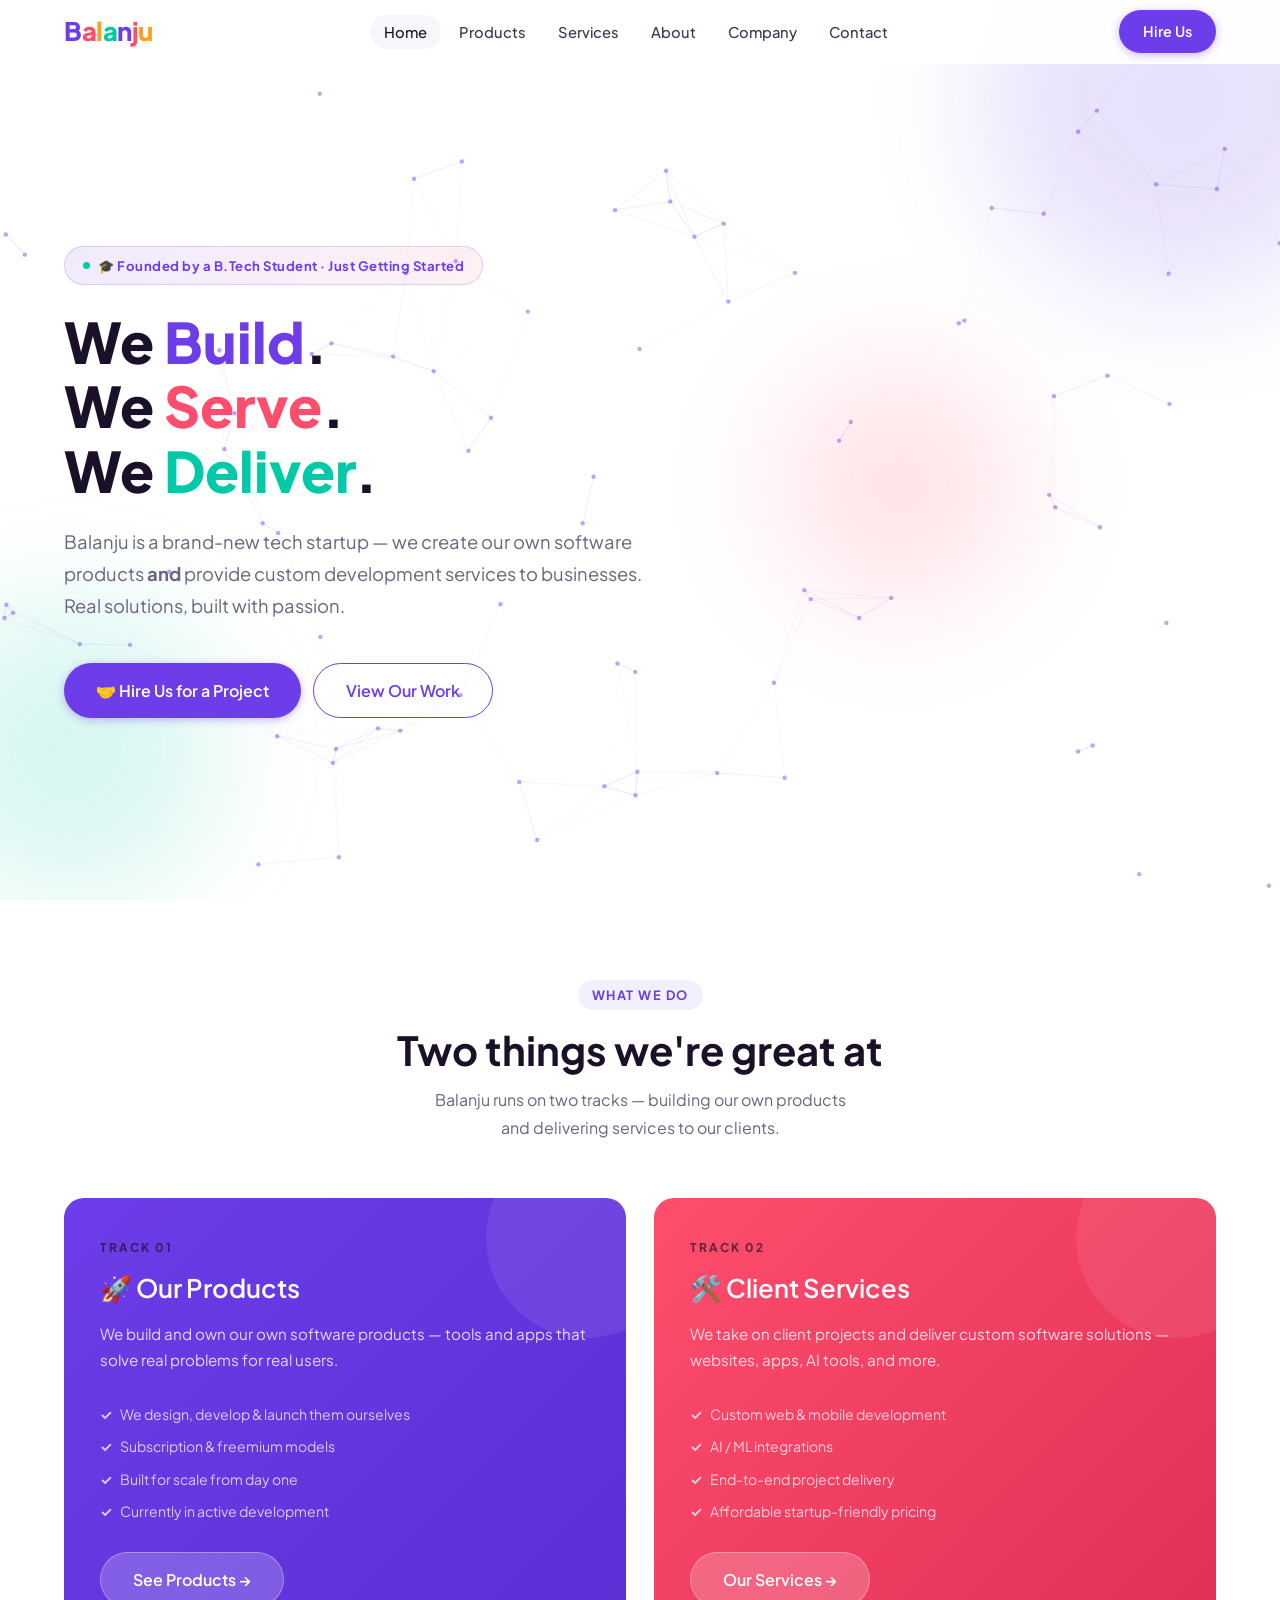
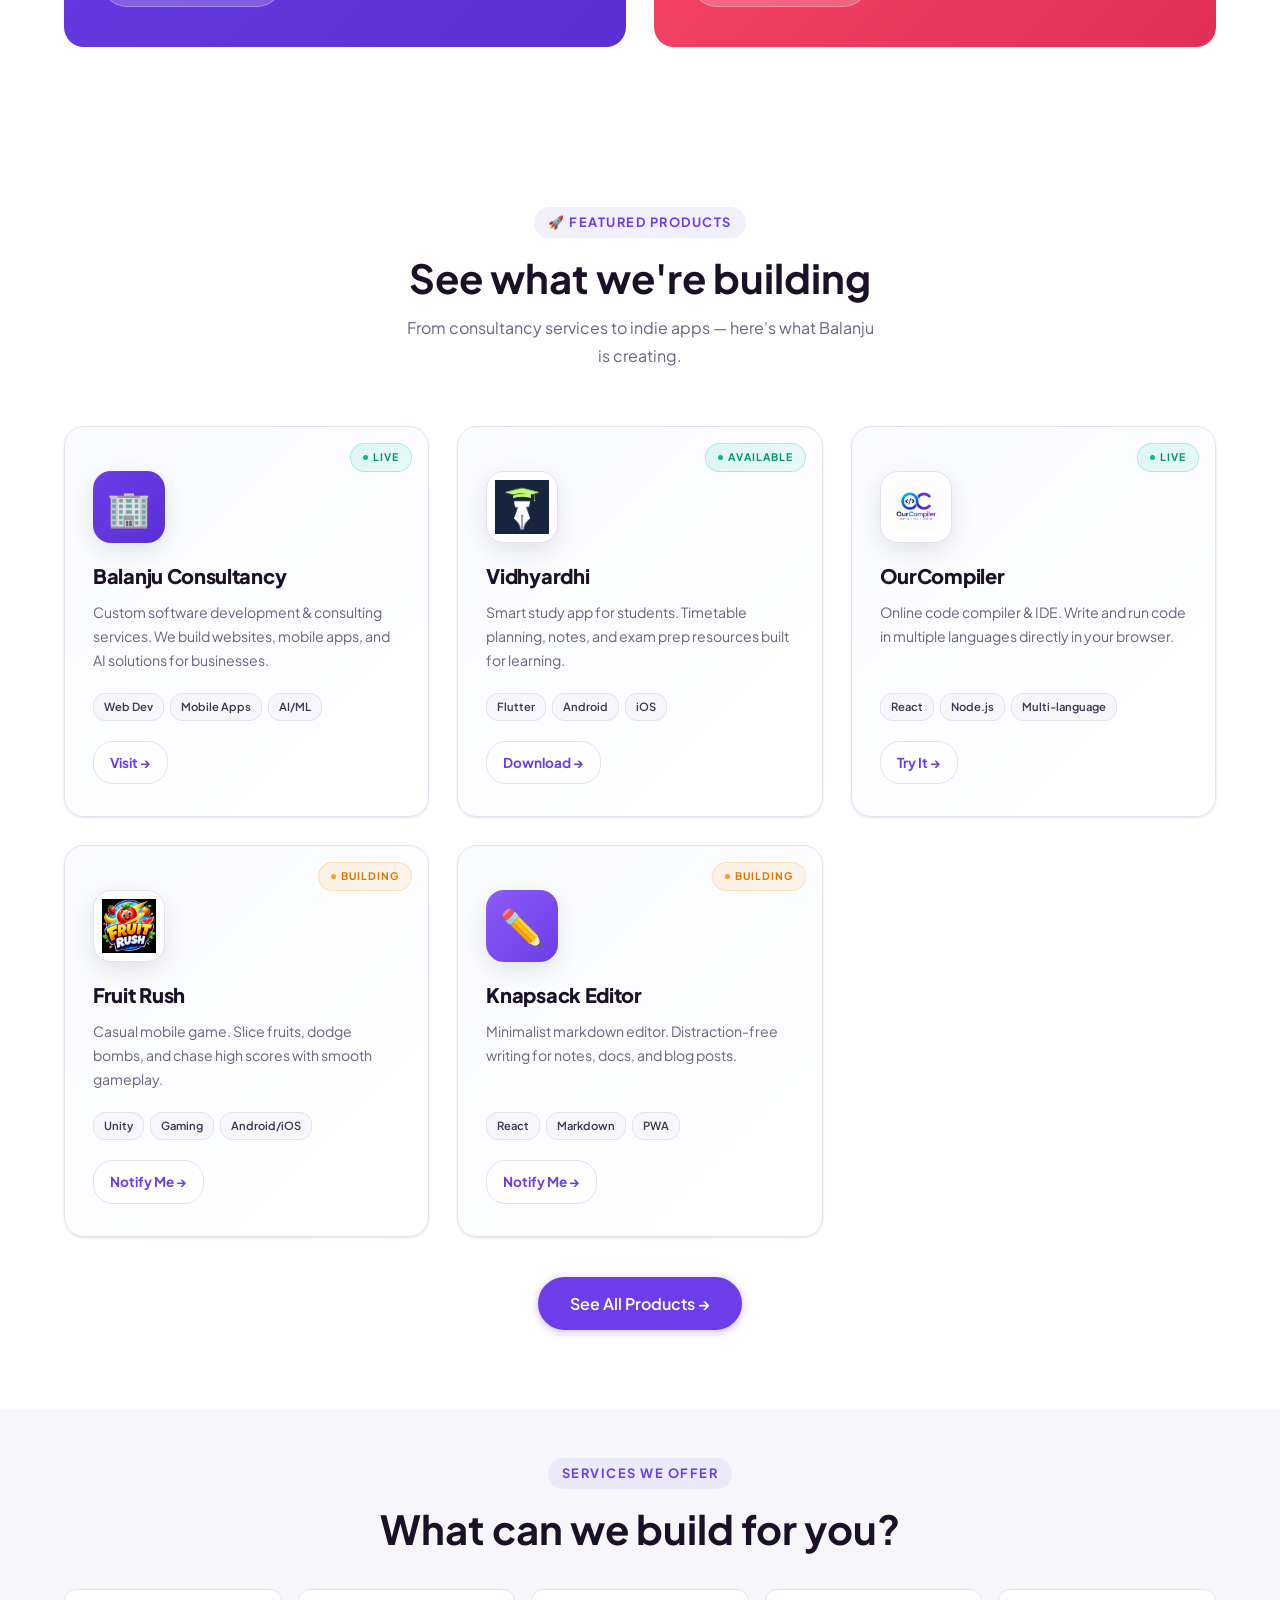
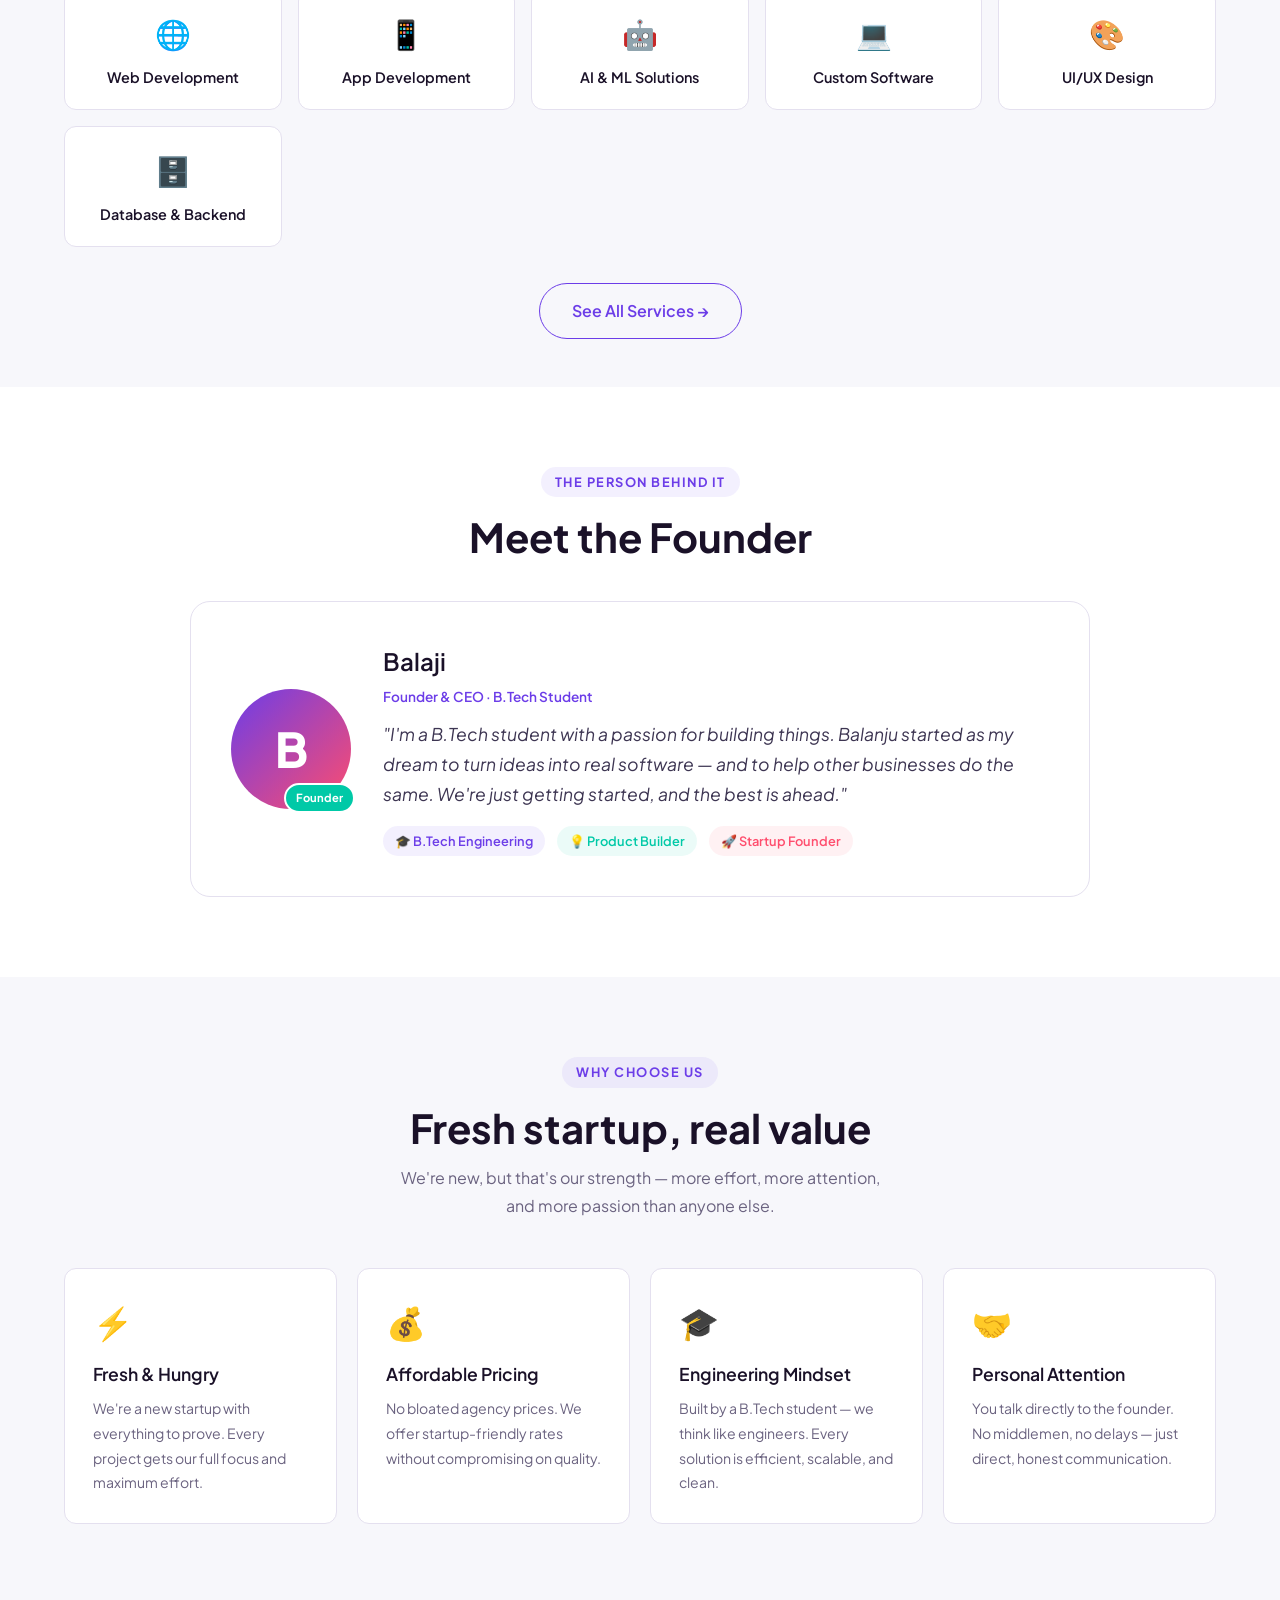
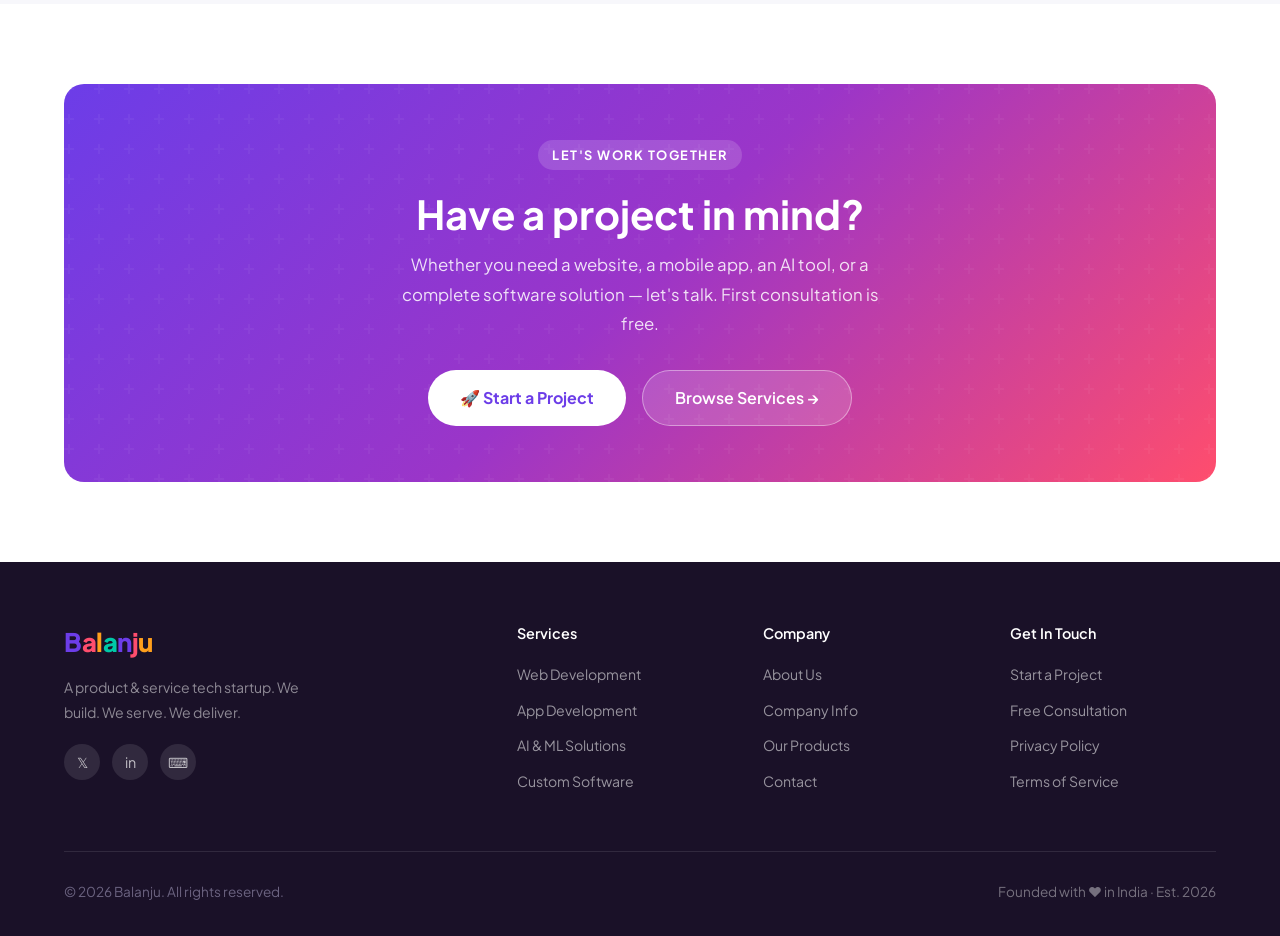
==== commit 126527c1: "products and services updated" ====
--- a/index.html
+++ b/index.html
@@ -11,6 +11,20 @@
   <link rel="icon"
     href="data:image/svg+xml,<svg xmlns='http://www.w3.org/2000/svg' viewBox='0 0 100 100'><text y='.9em' font-size='90'>🔷</text></svg>" />
   <style>
+    /* ── Hero full-bg canvas ── */
+    #heroCanvas {
+      position: absolute;
+      inset: 0;
+      width: 100%;
+      height: 100%;
+      display: block;
+      pointer-events: none;
+      z-index: 0;
+    }
+    .hero-content {
+      position: relative;
+      z-index: 1;
+    }
     .hero-badge {
       display: inline-flex;
       align-items: center;
@@ -230,6 +244,167 @@
       margin: 0 auto 32px;
       font-size: 1.05rem;
     }
+
+    /* ── Product Showcase Cards ── */
+    .product-showcase-card {
+      background: white;
+      border: 1.5px solid var(--border);
+      border-radius: 20px;
+      padding: 32px 28px;
+      display: flex;
+      flex-direction: column;
+      position: relative;
+      overflow: hidden;
+      transition: var(--transition);
+      box-shadow: 0 1px 3px rgba(26,17,40,0.08), 0 1px 2px rgba(0,0,0,0.04);
+      background: linear-gradient(135deg, #FAFBFF 0%, #FFFFFF 100%);
+    }
+
+    .product-showcase-card:hover {
+      transform: translateY(-8px);
+      box-shadow: 0 12px 40px rgba(108,61,232,0.14);
+      border-color: rgba(108,61,232,0.35);
+    }
+
+    /* Status badge */
+    .prod-showcase-badge {
+      position: absolute;
+      top: 16px;
+      right: 16px;
+      font-size: 0.65rem;
+      font-weight: 700;
+      letter-spacing: 1px;
+      text-transform: uppercase;
+      padding: 5px 12px;
+      border-radius: 20px;
+      display: inline-flex;
+      align-items: center;
+      gap: 5px;
+    }
+
+    .prod-showcase-badge::before {
+      content: '';
+      width: 5px;
+      height: 5px;
+      border-radius: 50%;
+      display: inline-block;
+    }
+
+    .prod-showcase-badge.live {
+      background: linear-gradient(135deg, rgba(0,201,167,0.12), rgba(0,201,167,0.08));
+      color: #059669;
+      border: 1px solid rgba(0,201,167,0.25);
+    }
+
+    .prod-showcase-badge.live::before {
+      background: #10b981;
+      animation: pulse 2s infinite;
+    }
+
+    .prod-showcase-badge.building {
+      background: linear-gradient(135deg, rgba(255,159,28,0.12), rgba(255,159,28,0.08));
+      color: #d97706;
+      border: 1px solid rgba(255,159,28,0.25);
+    }
+
+    .prod-showcase-badge.building::before {
+      background: var(--amber);
+      animation: pulse 2.5s ease-in-out infinite;
+    }
+
+    @keyframes pulse {
+      0%, 100% { opacity: 1; transform: scale(1); }
+      50% { opacity: 0.5; transform: scale(1.5); }
+    }
+
+    /* Icon container */
+    .prod-showcase-icon {
+      width: 72px;
+      height: 72px;
+      border-radius: 18px;
+      display: flex;
+      align-items: center;
+      justify-content: center;
+      font-size: 2.2rem;
+      margin-bottom: 20px;
+      box-shadow: 0 8px 24px rgba(0,0,0,0.10);
+      margin-top: 12px;
+    }
+
+    /* Logo-based icons */
+    .prod-showcase-icon.vidhyardhi-logo,
+    .prod-showcase-icon.ourcompiler-logo,
+    .prod-showcase-icon.fruitrush-logo {
+      background: white;
+      border: 1px solid var(--border);
+    }
+
+    .prod-showcase-icon img {
+      max-width: 100%;
+      max-height: 100%;
+      object-fit: contain;
+    }
+
+    .product-showcase-card h3 {
+      font-size: 1.25rem;
+      font-weight: 800;
+      letter-spacing: -0.3px;
+      margin-bottom: 12px;
+      color: var(--text-dark);
+      line-height: 1.3;
+    }
+
+    .prod-showcase-desc {
+      font-size: 0.88rem;
+      color: var(--text-grey);
+      line-height: 1.7;
+      margin-bottom: 20px;
+      flex: 1;
+    }
+
+    /* Tags */
+    .prod-showcase-tags {
+      display: flex;
+      flex-wrap: wrap;
+      gap: 6px;
+      margin-bottom: 20px;
+    }
+
+    .prod-showcase-tags span {
+      font-size: 0.7rem;
+      font-weight: 600;
+      padding: 4px 10px;
+      border-radius: 12px;
+      background: var(--bg-grey);
+      color: var(--text-mid);
+      border: 1px solid var(--border);
+    }
+
+    /* Call-to-action link */
+    .prod-showcase-link {
+      display: inline-flex;
+      align-items: center;
+      gap: 6px;
+      font-size: 0.85rem;
+      font-weight: 700;
+      color: var(--indigo);
+      padding: 10px 16px;
+      border: 1.5px solid var(--border);
+      border-radius: 20px;
+      background: white;
+      transition: var(--transition);
+      text-decoration: none;
+      width: fit-content;
+      margin-top: auto;
+    }
+
+    .prod-showcase-link:hover {
+      color: white;
+      background: var(--indigo);
+      border-color: var(--indigo);
+      transform: translateX(3px);
+      box-shadow: 0 4px 12px rgba(108,61,232,0.25);
+    }
   </style>
 </head>
 
@@ -243,7 +418,8 @@
       </a>
       <ul class="nav-links" role="navigation">
         <li><a href="index.html">Home</a></li>
-        <li><a href="products.html">Products & Services</a></li>
+        <li><a href="products.html">Products</a></li>
+        <li><a href="services.html">Services</a></li>
         <li><a href="about.html">About</a></li>
         <li><a href="company.html">Company</a></li>
         <li><a href="contact.html">Contact</a></li>
@@ -260,7 +436,8 @@
   <!-- ── Mobile Nav ── -->
   <div class="mobile-nav" id="mobileNav">
     <a href="index.html">Home</a>
-    <a href="products.html">Products & Services</a>
+    <a href="products.html">Products</a>
+    <a href="services.html">Services</a>
     <a href="about.html">About</a>
     <a href="company.html">Company</a>
     <a href="contact.html">Contact</a>
@@ -269,11 +446,12 @@
 
   <!-- ── Hero Section ── -->
   <section class="hero" id="hero">
+    <canvas id="heroCanvas"></canvas>
     <div class="blob blob-1"></div>
     <div class="blob blob-2"></div>
     <div class="blob blob-3"></div>
     <div class="container">
-      <div class="hero-content" style="max-width:800px;">
+      <div class="hero-content" style="max-width:680px;">
         <div class="hero-badge reveal">
           <span class="dot"></span>
           🎓 Founded by a B.Tech Student · Just Getting Started
@@ -317,7 +495,7 @@
             <li>Built for scale from day one</li>
             <li>Currently in active development</li>
           </ul>
-          <a href="products.html#our-products" class="btn btn-lg"
+          <a href="products.html" class="btn btn-lg"
             style="background:rgba(255,255,255,0.2);color:white;margin-top:24px;border:1px solid rgba(255,255,255,0.3);"
             id="pillar-products-btn">See Products →</a>
         </div>
@@ -333,10 +511,104 @@
             <li>End-to-end project delivery</li>
             <li>Affordable startup-friendly pricing</li>
           </ul>
-          <a href="products.html#services" class="btn btn-lg"
+          <a href="services.html" class="btn btn-lg"
             style="background:rgba(255,255,255,0.2);color:white;margin-top:24px;border:1px solid rgba(255,255,255,0.3);"
             id="pillar-services-btn">Our Services →</a>
         </div>
+      </div>
+    </div>
+  </section>
+
+  <!-- ── Products Showcase ── -->
+  <section class="section" id="products-showcase">
+    <div class="container">
+      <div class="text-center reveal" style="margin-bottom:56px;">
+        <div class="section-label">🚀 Featured Products</div>
+        <h2>See what we're building</h2>
+        <p style="max-width:480px;margin:12px auto 0;">From consultancy services to indie apps — here's what Balanju is creating.</p>
+      </div>
+
+      <!-- Products Grid -->
+      <div style="display:grid;grid-template-columns:repeat(auto-fit,minmax(280px,1fr));gap:28px;margin-bottom:40px;">
+        <!-- Balanju Consultancy -->
+        <div class="product-showcase-card reveal" id="home-prod-consultancy">
+          <div class="prod-showcase-badge live">Live</div>
+          <div class="prod-showcase-icon" style="background:linear-gradient(135deg,#6C3DE8,#5a2fd4);display:flex;align-items:center;justify-content:center;font-size:2.2rem;">🏢</div>
+          <h3>Balanju Consultancy</h3>
+          <p class="prod-showcase-desc">Custom software development & consulting services. We build websites, mobile apps, and AI solutions for businesses.</p>
+          <div class="prod-showcase-tags">
+            <span>Web Dev</span>
+            <span>Mobile Apps</span>
+            <span>AI/ML</span>
+          </div>
+          <a href="https://balanju.vercel.app/" target="_blank" rel="noopener noreferrer" class="prod-showcase-link">Visit →</a>
+        </div>
+
+        <!-- Vidhyardhi -->
+        <div class="product-showcase-card reveal reveal-delay-1" id="home-prod-vidhyardhi">
+          <div class="prod-showcase-badge live">Available</div>
+          <div class="prod-showcase-icon vidhyardhi-logo">
+            <img src="logos/vidhyardhi logo.png" alt="Vidhyardhi Logo" style="width:100%;height:100%;object-fit:contain;padding:8px;">
+          </div>
+          <h3>Vidhyardhi</h3>
+          <p class="prod-showcase-desc">Smart study app for students. Timetable planning, notes, and exam prep resources built for learning.</p>
+          <div class="prod-showcase-tags">
+            <span>Flutter</span>
+            <span>Android</span>
+            <span>iOS</span>
+          </div>
+          <a href="https://play.google.com/store/apps/details?id=com.vithyarthi.app" target="_blank" rel="noopener noreferrer" class="prod-showcase-link">Download →</a>
+        </div>
+
+        <!-- OurCompiler -->
+        <div class="product-showcase-card reveal reveal-delay-2" id="home-prod-ourcompiler">
+          <div class="prod-showcase-badge live">Live</div>
+          <div class="prod-showcase-icon ourcompiler-logo">
+            <img src="logos/our-compiler-logo.png" alt="OurCompiler Logo" style="width:100%;height:100%;object-fit:contain;padding:8px;">
+          </div>
+          <h3>OurCompiler</h3>
+          <p class="prod-showcase-desc">Online code compiler & IDE. Write and run code in multiple languages directly in your browser.</p>
+          <div class="prod-showcase-tags">
+            <span>React</span>
+            <span>Node.js</span>
+            <span>Multi-language</span>
+          </div>
+          <a href="https://ourcompiler.com" target="_blank" rel="noopener noreferrer" class="prod-showcase-link">Try It →</a>
+        </div>
+
+        <!-- Fruit Rush -->
+        <div class="product-showcase-card reveal" id="home-prod-fruitrush">
+          <div class="prod-showcase-badge building">Building</div>
+          <div class="prod-showcase-icon fruitrush-logo">
+            <img src="logos/Fruit-rush-logo.png" alt="Fruit Rush Logo" style="width:100%;height:100%;object-fit:contain;padding:8px;">
+          </div>
+          <h3>Fruit Rush</h3>
+          <p class="prod-showcase-desc">Casual mobile game. Slice fruits, dodge bombs, and chase high scores with smooth gameplay.</p>
+          <div class="prod-showcase-tags">
+            <span>Unity</span>
+            <span>Gaming</span>
+            <span>Android/iOS</span>
+          </div>
+          <a href="contact.html?ref=fruitrush" class="prod-showcase-link">Notify Me →</a>
+        </div>
+
+        <!-- Knapsack Editor -->
+        <div class="product-showcase-card reveal reveal-delay-1" id="home-prod-knapsack">
+          <div class="prod-showcase-badge building">Building</div>
+          <div class="prod-showcase-icon" style="background:linear-gradient(135deg,#8B5CF6,#6C3DE8);display:flex;align-items:center;justify-content:center;font-size:2.2rem;">✏️</div>
+          <h3>Knapsack Editor</h3>
+          <p class="prod-showcase-desc">Minimalist markdown editor. Distraction-free writing for notes, docs, and blog posts.</p>
+          <div class="prod-showcase-tags">
+            <span>React</span>
+            <span>Markdown</span>
+            <span>PWA</span>
+          </div>
+          <a href="contact.html?ref=knapsack" class="prod-showcase-link">Notify Me →</a>
+        </div>
+      </div>
+
+      <div class="text-center reveal">
+        <a href="products.html" class="btn btn-primary btn-lg" id="view-all-products">See All Products →</a>
       </div>
     </div>
   </section>
@@ -375,7 +647,7 @@
         </div>
       </div>
       <div class="text-center reveal" style="margin-top:36px;">
-        <a href="products.html#services" class="btn btn-outline btn-lg" id="view-all-services">See All Services →</a>
+        <a href="services.html" class="btn btn-outline btn-lg" id="view-all-services">See All Services →</a>
       </div>
     </div>
   </section>
@@ -465,7 +737,7 @@
         <div style="display:flex;gap:16px;justify-content:center;flex-wrap:wrap;">
           <a href="contact.html" class="btn btn-lg" style="background:white;color:var(--indigo);font-weight:700;"
             id="cta-hire">🚀 Start a Project</a>
-          <a href="products.html#services" class="btn btn-lg"
+          <a href="services.html" class="btn btn-lg"
             style="background:rgba(255,255,255,0.15);color:white;border:1px solid rgba(255,255,255,0.4);"
             id="cta-services">Browse Services →</a>
         </div>
@@ -493,10 +765,10 @@
         <div>
           <h4>Services</h4>
           <ul>
-            <li><a href="products.html#services">Web Development</a></li>
-            <li><a href="products.html#services">App Development</a></li>
-            <li><a href="products.html#services">AI & ML Solutions</a></li>
-            <li><a href="products.html#services">Custom Software</a></li>
+            <li><a href="services.html">Web Development</a></li>
+            <li><a href="services.html">App Development</a></li>
+            <li><a href="services.html">AI & ML Solutions</a></li>
+            <li><a href="services.html">Custom Software</a></li>
           </ul>
         </div>
         <div>
@@ -526,6 +798,191 @@
   </footer>
 
   <script src="js/main.js"></script>
+  <script>
+    /* ── Hero Canvas — Constellation Network (Linear/Vercel style) ── */
+    (function () {
+      const canvas = document.getElementById('heroCanvas');
+      if (!canvas) return;
+      const ctx = canvas.getContext('2d');
+      const hero = document.getElementById('hero');
+
+      /* ── Cursor ── */
+      let mouse = { x: -9999, y: -9999 };
+      let smooth = { x: -9999, y: -9999 };
+
+      hero.addEventListener('mousemove', e => {
+        const r = canvas.getBoundingClientRect();
+        mouse.x = e.clientX - r.left;
+        mouse.y = e.clientY - r.top;
+      });
+      hero.addEventListener('mouseleave', () => { mouse.x = -9999; mouse.y = -9999; });
+
+      /* ── Resize ── */
+      let W, H;
+      function resize() {
+        W = canvas.width  = hero.clientWidth;
+        H = canvas.height = hero.clientHeight;
+        initParticles();
+      }
+      window.addEventListener('resize', resize);
+
+      /* ── Config ── */
+      const COUNT         = 90;     // number of nodes
+      const CONNECT_DIST  = 130;    // px — max line distance
+      const CURSOR_DIST   = 160;    // px — attraction radius
+      const CURSOR_FORCE  = 0.018;  // attraction strength
+      const SPRING_K      = 0.03;   // spring to home
+      const DAMPING       = 0.92;   // inertia
+      const DOT_R         = 2.2;    // base dot radius
+
+      /* ── Brand colors (subtle, sophisticated) ── */
+      const NODE_COLOR  = 'rgba(108, 61, 232, ';   // indigo
+      const LINE_COLOR  = 'rgba(108, 61, 232, ';   // same for lines
+      const CURSOR_COLOR= 'rgba(255, 77,  109, ';  // coral for cursor halo
+
+      /* ── Particles ── */
+      let pts = [];
+
+      function initParticles() {
+        pts = [];
+        for (let i = 0; i < COUNT; i++) {
+          const ox = Math.random() * W;
+          const oy = Math.random() * H;
+          pts.push({
+            x: ox, y: oy,
+            ox, oy,
+            vx: (Math.random() - 0.5) * 0.4,
+            vy: (Math.random() - 0.5) * 0.4,
+            /* slow idle drift */
+            phase: Math.random() * Math.PI * 2,
+            freq:  0.0006 + Math.random() * 0.0008,
+            amp:   18 + Math.random() * 22,
+          });
+        }
+      }
+
+      /* ── Main loop ── */
+      let t = 0;
+      function tick() {
+        requestAnimationFrame(tick);
+        t++;
+        ctx.clearRect(0, 0, W, H);
+
+        /* smooth cursor lag */
+        smooth.x += (mouse.x - smooth.x) * 0.1;
+        smooth.y += (mouse.y - smooth.y) * 0.1;
+        const cursorActive = smooth.x > 0 && smooth.x < W;
+
+        /* ── Update positions ── */
+        for (const p of pts) {
+          /* idle drift: sine-based home offset */
+          const driftX = Math.sin(t * p.freq + p.phase) * p.amp;
+          const driftY = Math.cos(t * p.freq * 1.3 + p.phase) * p.amp * 0.7;
+          const tx = p.ox + driftX;
+          const ty = p.oy + driftY;
+
+          /* spring to drifted home */
+          p.vx += (tx - p.x) * SPRING_K;
+          p.vy += (ty - p.y) * SPRING_K;
+
+          /* cursor attraction */
+          if (cursorActive) {
+            const dx   = smooth.x - p.x;
+            const dy   = smooth.y - p.y;
+            const dist = Math.sqrt(dx*dx + dy*dy);
+            if (dist < CURSOR_DIST && dist > 1) {
+              const strength = (1 - dist / CURSOR_DIST) * CURSOR_FORCE;
+              p.vx += dx * strength;
+              p.vy += dy * strength;
+            }
+          }
+
+          /* integrate */
+          p.vx *= DAMPING;
+          p.vy *= DAMPING;
+          p.x  += p.vx;
+          p.y  += p.vy;
+
+          /* soft boundary wrap */
+          if (p.x < -20) p.x = W + 20;
+          if (p.x > W+20) p.x = -20;
+          if (p.y < -20) p.y = H + 20;
+          if (p.y > H+20) p.y = -20;
+        }
+
+        /* ── Draw connection lines ── */
+        for (let i = 0; i < pts.length; i++) {
+          const a = pts[i];
+          for (let j = i + 1; j < pts.length; j++) {
+            const b  = pts[j];
+            const dx = a.x - b.x;
+            const dy = a.y - b.y;
+            const d  = Math.sqrt(dx*dx + dy*dy);
+            if (d < CONNECT_DIST) {
+              const alpha = (1 - d / CONNECT_DIST) * 0.22;
+
+              /* boost line alpha if near cursor */
+              let boost = 0;
+              if (cursorActive) {
+                const ma = Math.sqrt((a.x-smooth.x)**2 + (a.y-smooth.y)**2);
+                const mb = Math.sqrt((b.x-smooth.x)**2 + (b.y-smooth.y)**2);
+                if (ma < CURSOR_DIST || mb < CURSOR_DIST) boost = 0.35;
+              }
+
+              ctx.beginPath();
+              ctx.strokeStyle = LINE_COLOR + (alpha + boost) + ')';
+              ctx.lineWidth   = 0.8 + boost * 1.2;
+              ctx.moveTo(a.x, a.y);
+              ctx.lineTo(b.x, b.y);
+              ctx.stroke();
+            }
+          }
+        }
+
+        /* ── Cursor halo ── */
+        if (cursorActive) {
+          const grad = ctx.createRadialGradient(smooth.x, smooth.y, 0, smooth.x, smooth.y, CURSOR_DIST);
+          grad.addColorStop(0,   CURSOR_COLOR + '0.08)');
+          grad.addColorStop(0.4, CURSOR_COLOR + '0.04)');
+          grad.addColorStop(1,   CURSOR_COLOR + '0)');
+          ctx.beginPath();
+          ctx.arc(smooth.x, smooth.y, CURSOR_DIST, 0, Math.PI * 2);
+          ctx.fillStyle = grad;
+          ctx.fill();
+        }
+
+        /* ── Draw nodes ── */
+        for (const p of pts) {
+          let alpha = 0.45;
+          let r     = DOT_R;
+
+          /* enlarge & brighten near cursor */
+          if (cursorActive) {
+            const d = Math.sqrt((p.x-smooth.x)**2 + (p.y-smooth.y)**2);
+            if (d < CURSOR_DIST) {
+              const t2 = 1 - d / CURSOR_DIST;
+              alpha += t2 * 0.45;
+              r     += t2 * 2.5;
+            }
+          }
+
+          /* glow */
+          ctx.shadowColor = '#6C3DE8';
+          ctx.shadowBlur  = r > 3 ? 8 : 0;
+
+          ctx.beginPath();
+          ctx.arc(p.x, p.y, r, 0, Math.PI * 2);
+          ctx.fillStyle = NODE_COLOR + alpha + ')';
+          ctx.fill();
+        }
+
+        ctx.shadowBlur = 0;
+      }
+
+      resize();
+      tick();
+    })();
+  </script>
 </body>
 
 </html>
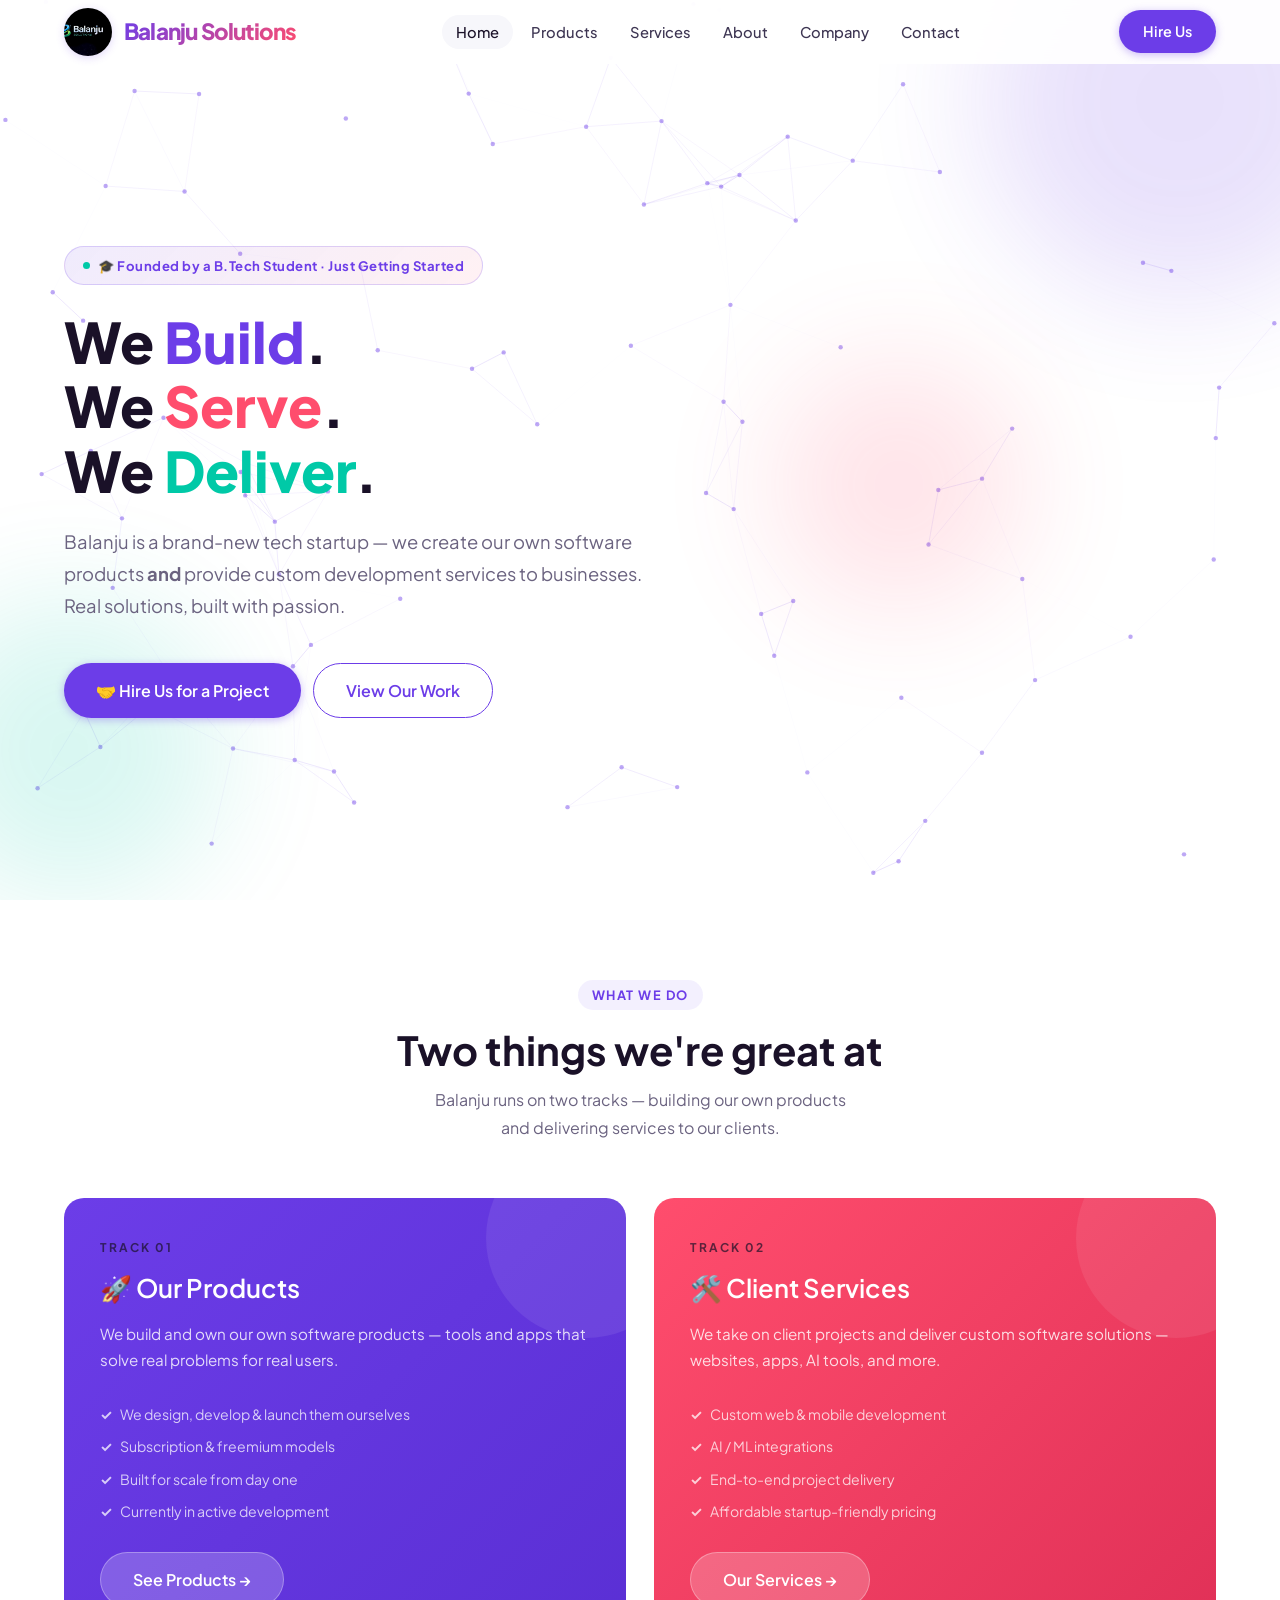
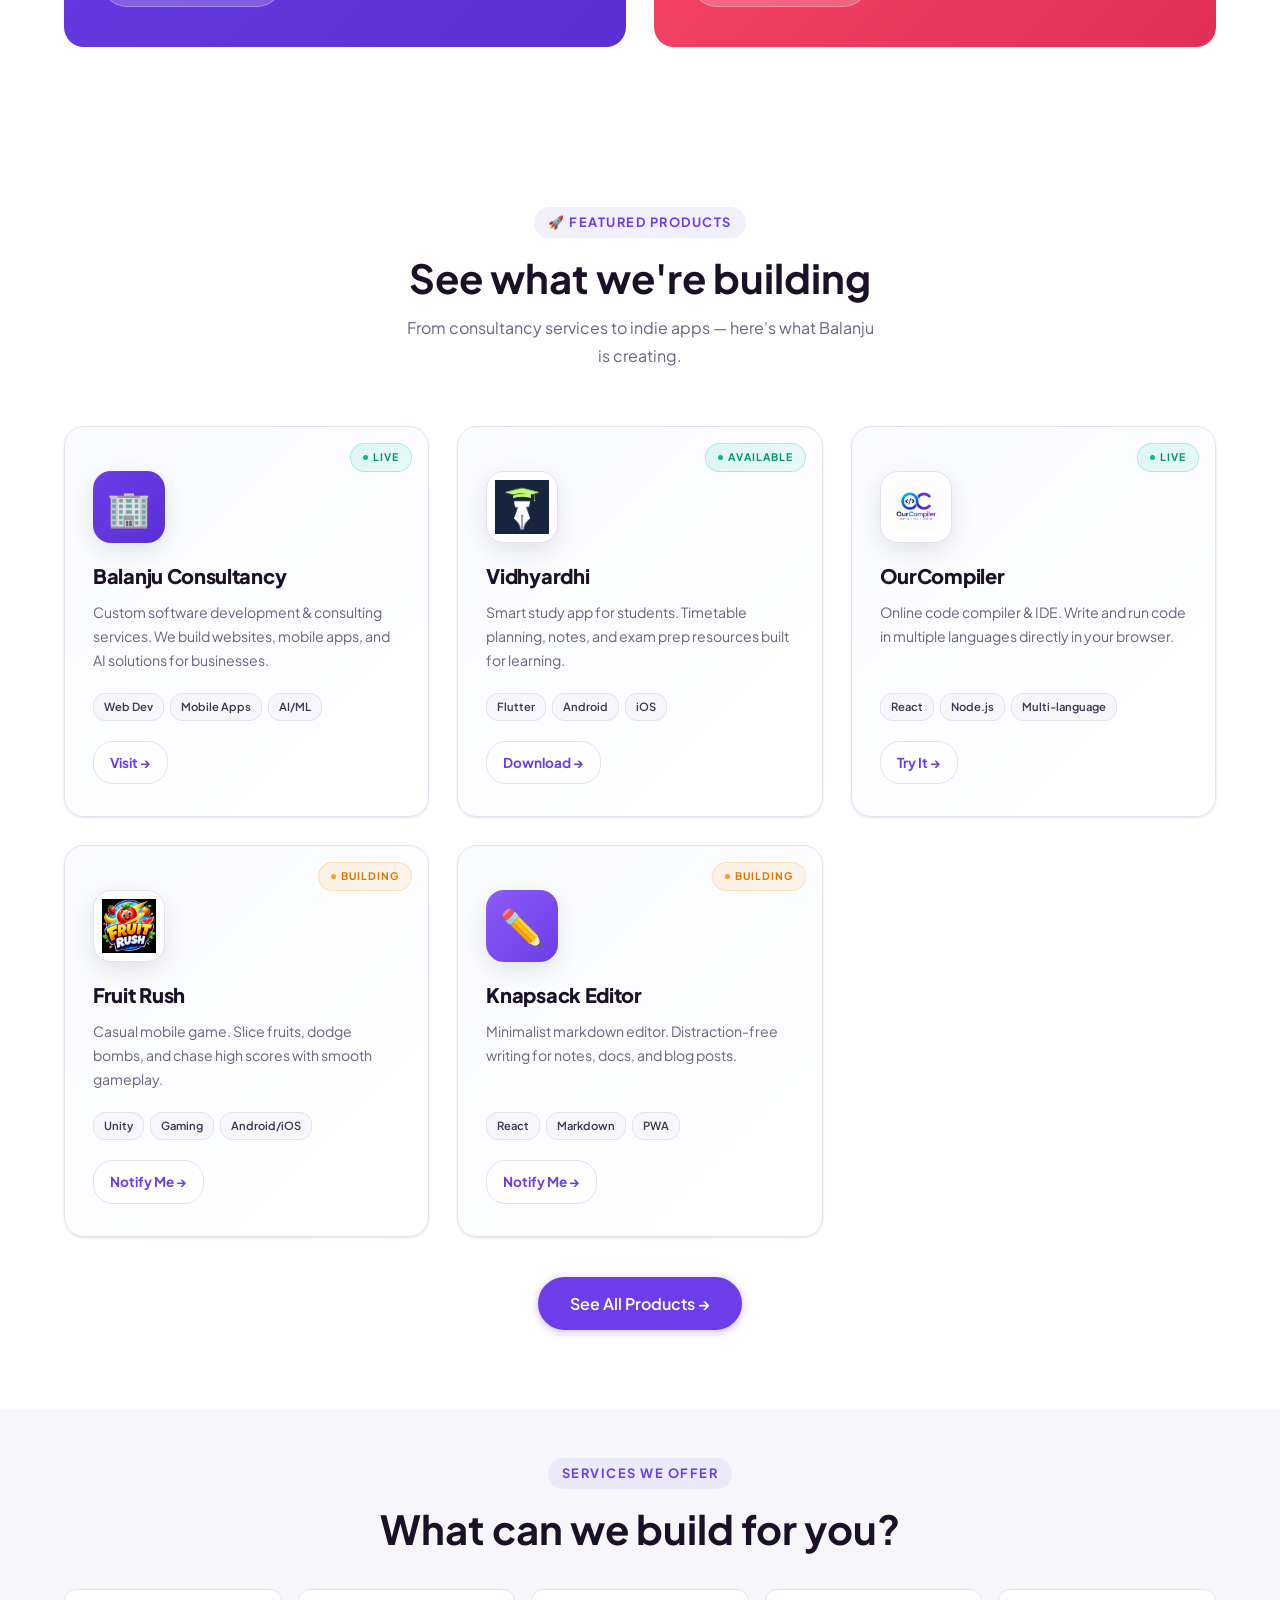
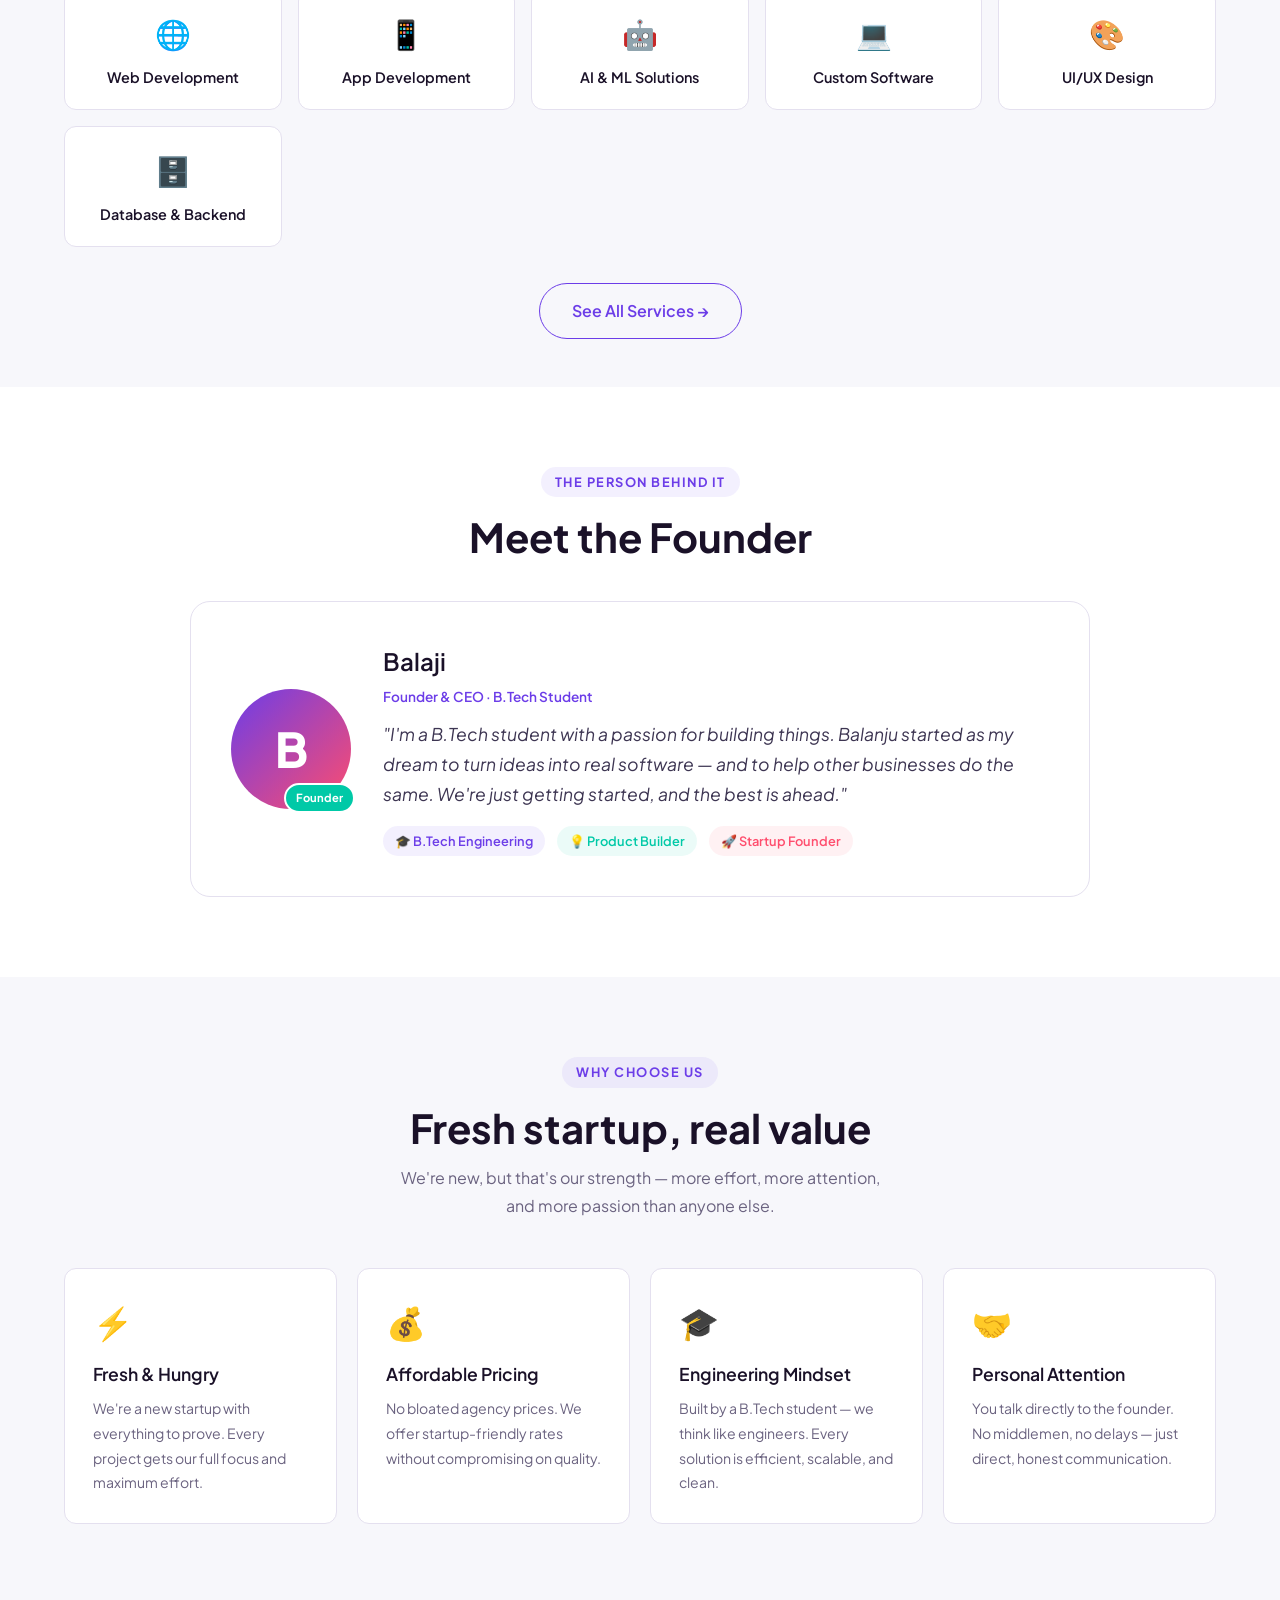
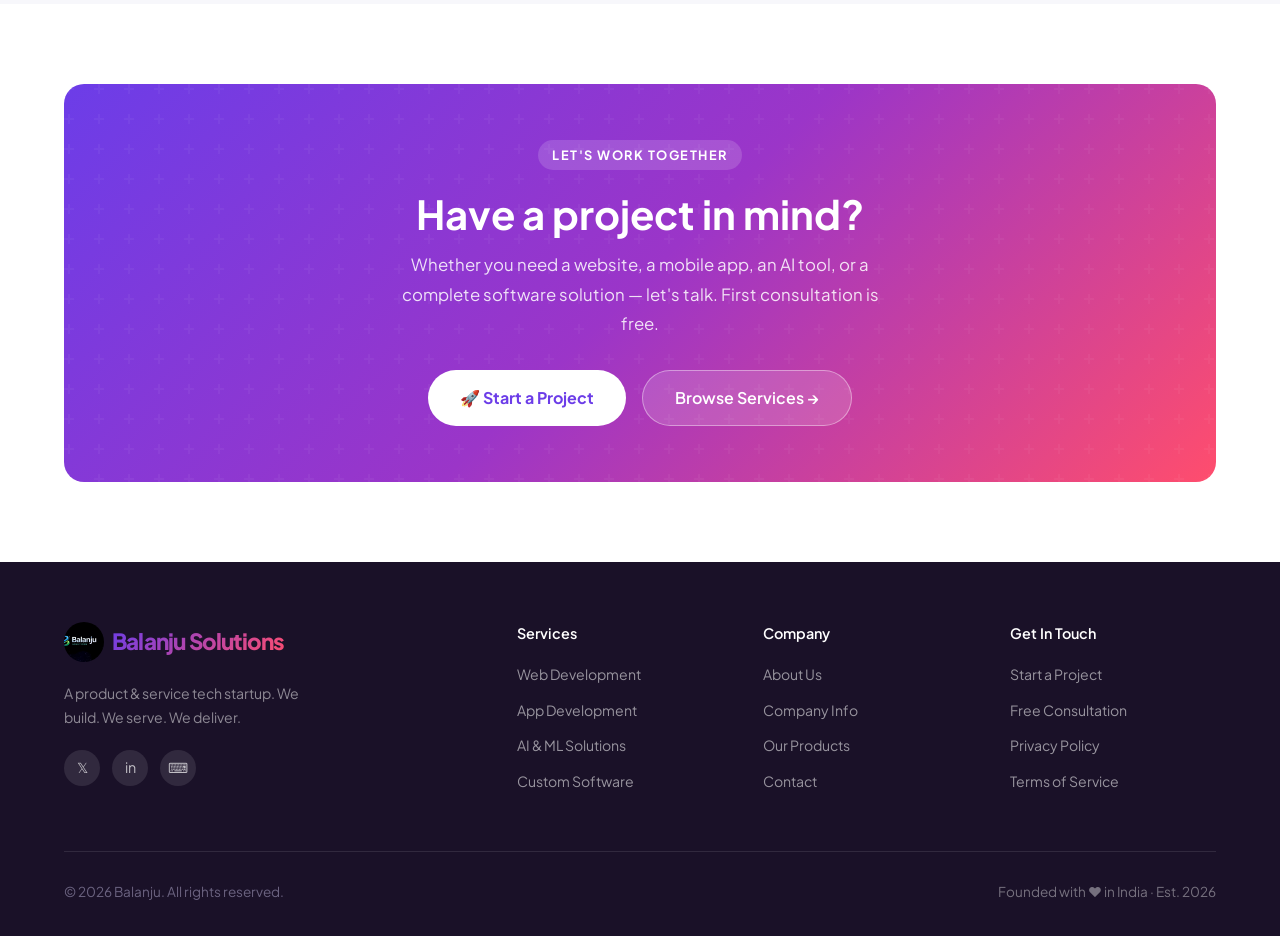
==== commit 154ff84f: "favicon" ====
--- a/index.html
+++ b/index.html
@@ -4,13 +4,75 @@
 <head>
   <meta charset="UTF-8" />
   <meta name="viewport" content="width=device-width, initial-scale=1.0" />
-  <title>Balanju — We Build. We Serve. We Deliver.</title>
+  <title>Balanju Solutions — We Build. We Serve. We Deliver.</title>
   <meta name="description"
-    content="Balanju is a fresh tech startup offering custom software development services and building innovative products. Founded by a B.Tech student with a vision." />
+    content="Balanju Solutions is a fresh tech startup offering custom software development services and building innovative products. Founded by a B.Tech student with a vision." />
+  <!-- Favicon & App Icons -->
+  <link rel="icon" type="image/x-icon" href="favicon.ico" />
+  <link rel="icon" type="image/png" sizes="32x32" href="favicon-32x32.png" />
+  <link rel="icon" type="image/png" sizes="16x16" href="favicon-16x16.png" />
+  <link rel="apple-touch-icon" sizes="180x180" href="apple-touch-icon.png" />
+  <link rel="manifest" href="site.webmanifest" />
+  <meta name="theme-color" content="#6C3DE8" />
+
+  <!-- Open Graph / SEO Meta Tags -->
+  <meta property="og:type" content="website" />
+  <meta property="og:url" content="https://balanju-solutions.vercel.app/" />
+  <meta property="og:title" content="Balanju Solutions — We Build. We Serve. We Deliver." />
+  <meta property="og:description" content="Balanju Solutions is a fresh tech startup offering custom software development services and building innovative products." />
+  <meta property="og:image" content="https://balanju-solutions.vercel.app/balanju-logo.png" />
+  <meta name="twitter:card" content="summary_large_image" />
+  <meta name="twitter:title" content="Balanju Solutions — We Build. We Serve. We Deliver." />
+  <meta name="twitter:description" content="Balanju Solutions is a fresh tech startup offering custom software development services and building innovative products." />
+  <meta name="twitter:image" content="https://balanju-solutions.vercel.app/balanju-logo.png" />
+
   <link rel="stylesheet" href="css/style.css" />
-  <link rel="icon"
-    href="data:image/svg+xml,<svg xmlns='http://www.w3.org/2000/svg' viewBox='0 0 100 100'><text y='.9em' font-size='90'>🔷</text></svg>" />
   <style>
+    /* ── Logo Styling ── */
+    .logo-wrapper {
+      display: flex;
+      align-items: center;
+      gap: 12px;
+      text-decoration: none;
+      transition: var(--transition);
+    }
+
+    .logo-img {
+      width: 48px;
+      height: 48px;
+      border-radius: 50%;
+      object-fit: cover;
+      box-shadow: 0 2px 8px rgba(108, 61, 232, 0.2);
+      flex-shrink: 0;
+    }
+
+    .logo-img-footer {
+      width: 40px;
+      height: 40px;
+      border-radius: 50%;
+      object-fit: cover;
+      flex-shrink: 0;
+    }
+
+    .logo-text {
+      font-size: 1.4rem;
+      font-weight: 900;
+      letter-spacing: -0.8px;
+      color: var(--text-dark);
+      background: linear-gradient(135deg, var(--indigo), var(--coral));
+      -webkit-background-clip: text;
+      -webkit-text-fill-color: transparent;
+      background-clip: text;
+    }
+
+    .logo-wrapper:hover .logo-text {
+      opacity: 0.85;
+    }
+
+    .logo-wrapper:hover .logo-img {
+      box-shadow: 0 4px 16px rgba(108, 61, 232, 0.3);
+    }
+
     /* ── Hero full-bg canvas ── */
     #heroCanvas {
       position: absolute;
@@ -413,8 +475,9 @@
   <!-- ── Navigation ── -->
   <nav class="navbar" id="navbar">
     <div class="container">
-      <a href="index.html" class="logo" aria-label="Balanju Home">
-        <span>B</span><span>a</span><span>l</span><span>a</span><span>n</span><span>j</span><span>u</span>
+      <a href="index.html" class="logo-wrapper" aria-label="Balanju Solutions Home">
+        <img src="logos/balanju real logo.png" alt="Balanju Solutions Logo" class="logo-img">
+        <span class="logo-text">Balanju Solutions</span>
       </a>
       <ul class="nav-links" role="navigation">
         <li><a href="index.html">Home</a></li>
@@ -750,8 +813,9 @@
     <div class="container">
       <div class="footer-grid">
         <div>
-          <a href="index.html" class="logo" style="display:inline-flex;">
-            <span>B</span><span>a</span><span>l</span><span>a</span><span>n</span><span>j</span><span>u</span>
+          <a href="index.html" class="logo-wrapper" style="display:inline-flex;align-items:center;gap:8px;">
+            <img src="logos/balanju real logo.png" alt="Balanju Solutions Logo" class="logo-img-footer">
+            <span class="logo-text">Balanju Solutions</span>
           </a>
           <p style="font-size:0.88rem;color:rgba(255,255,255,0.5);max-width:240px;margin-top:12px;">
             A product & service tech startup. We build. We serve. We deliver.
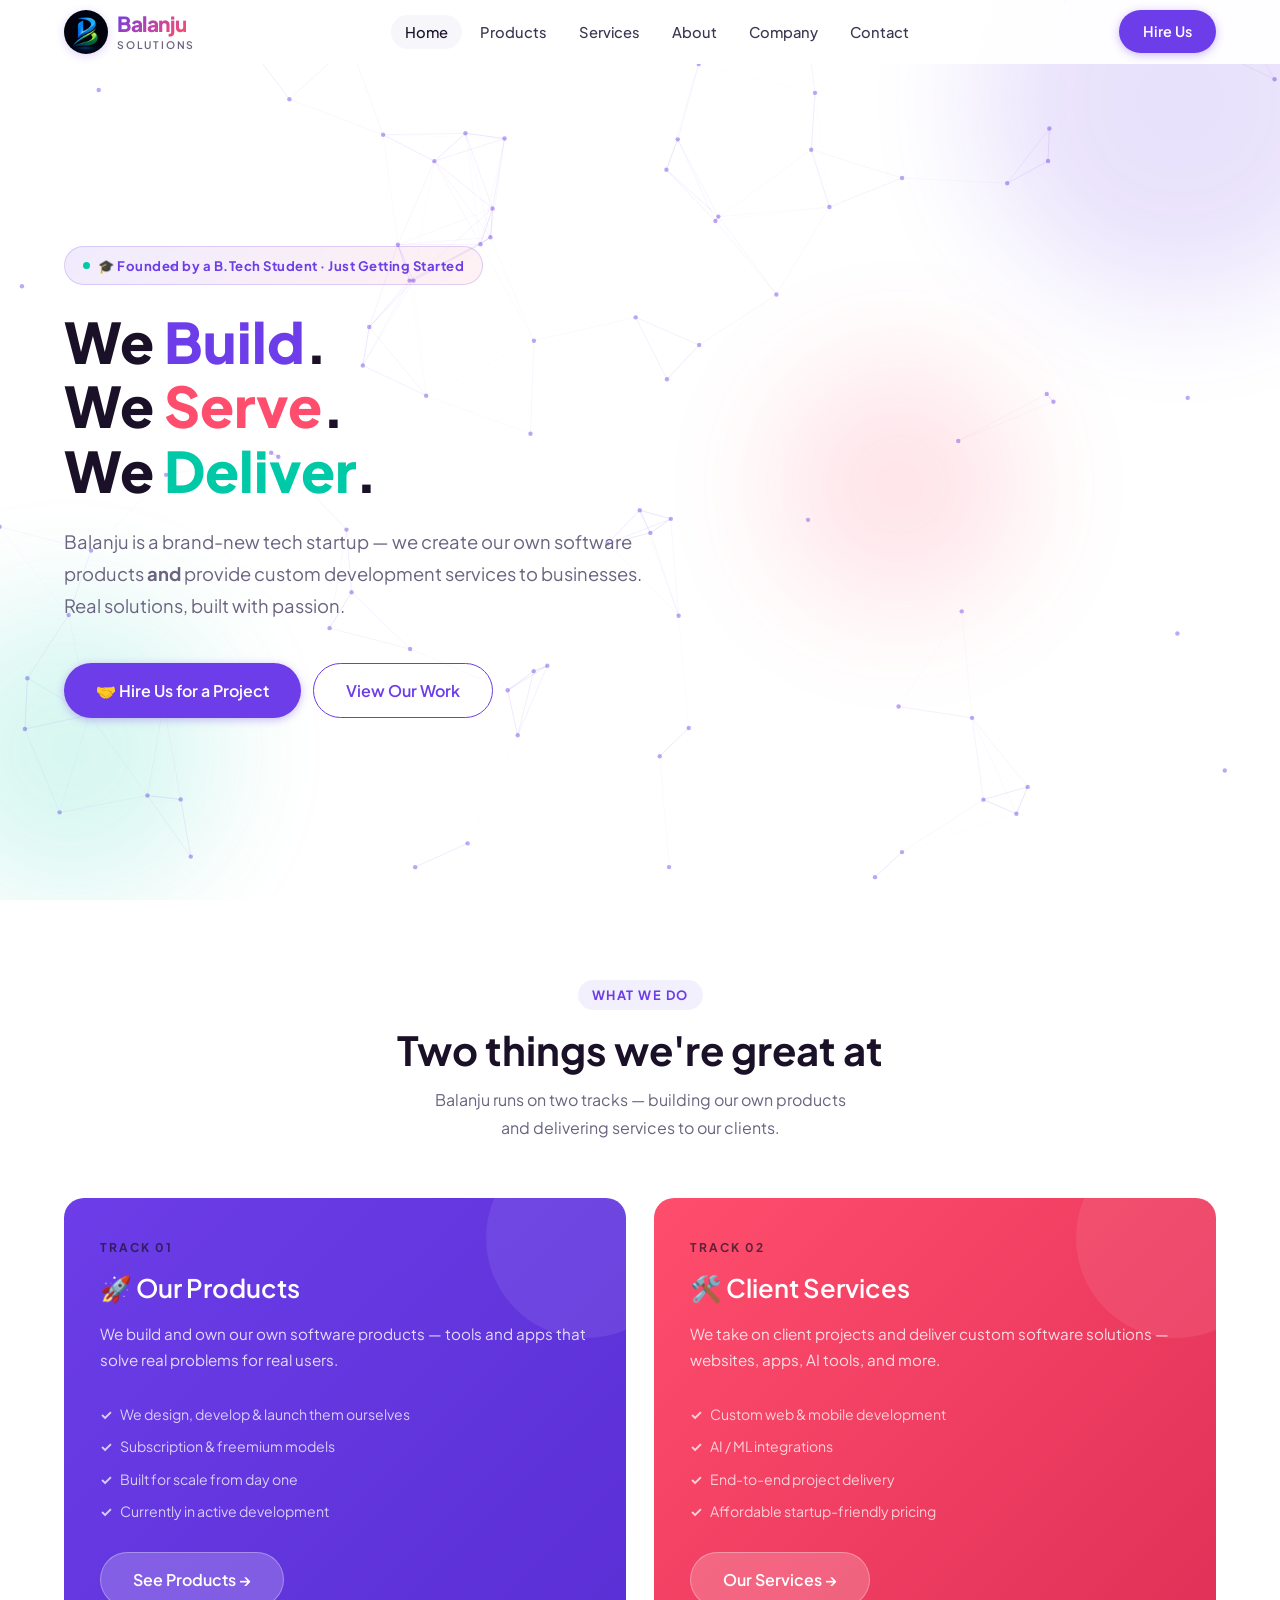
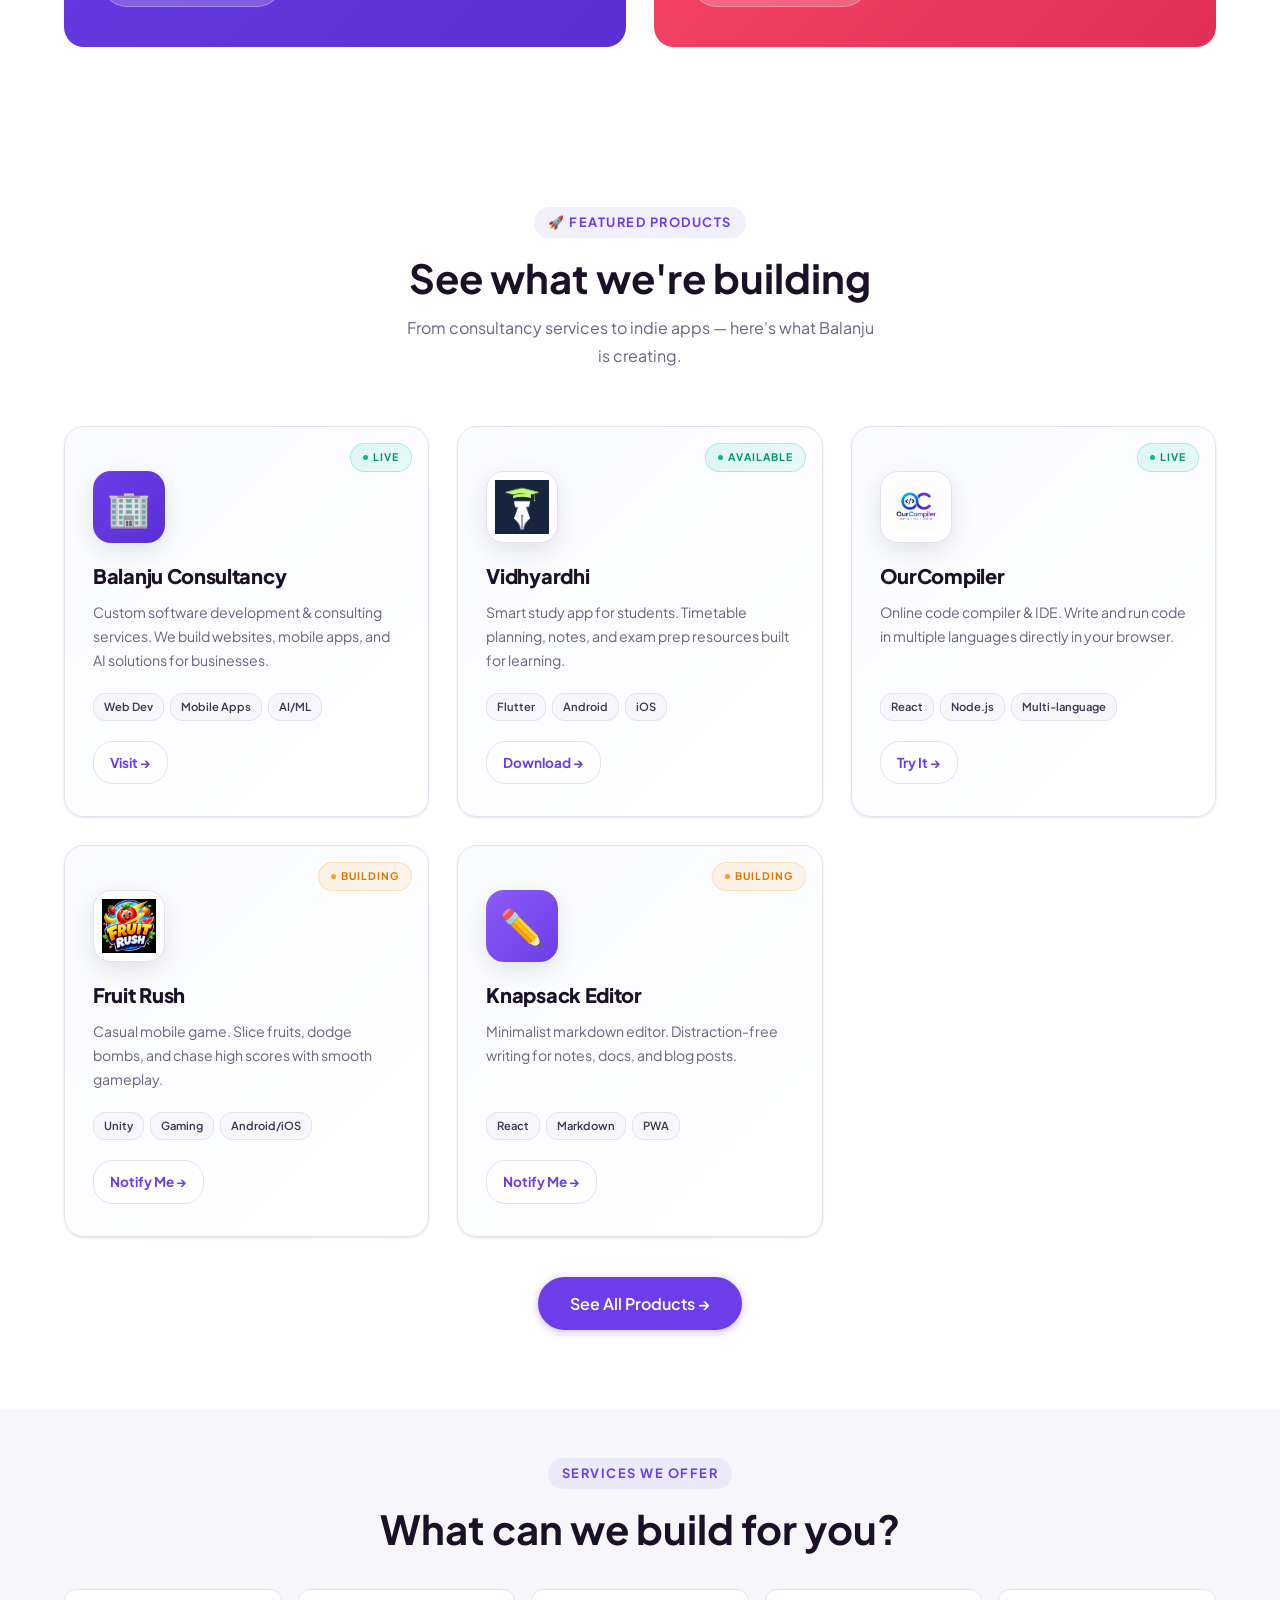
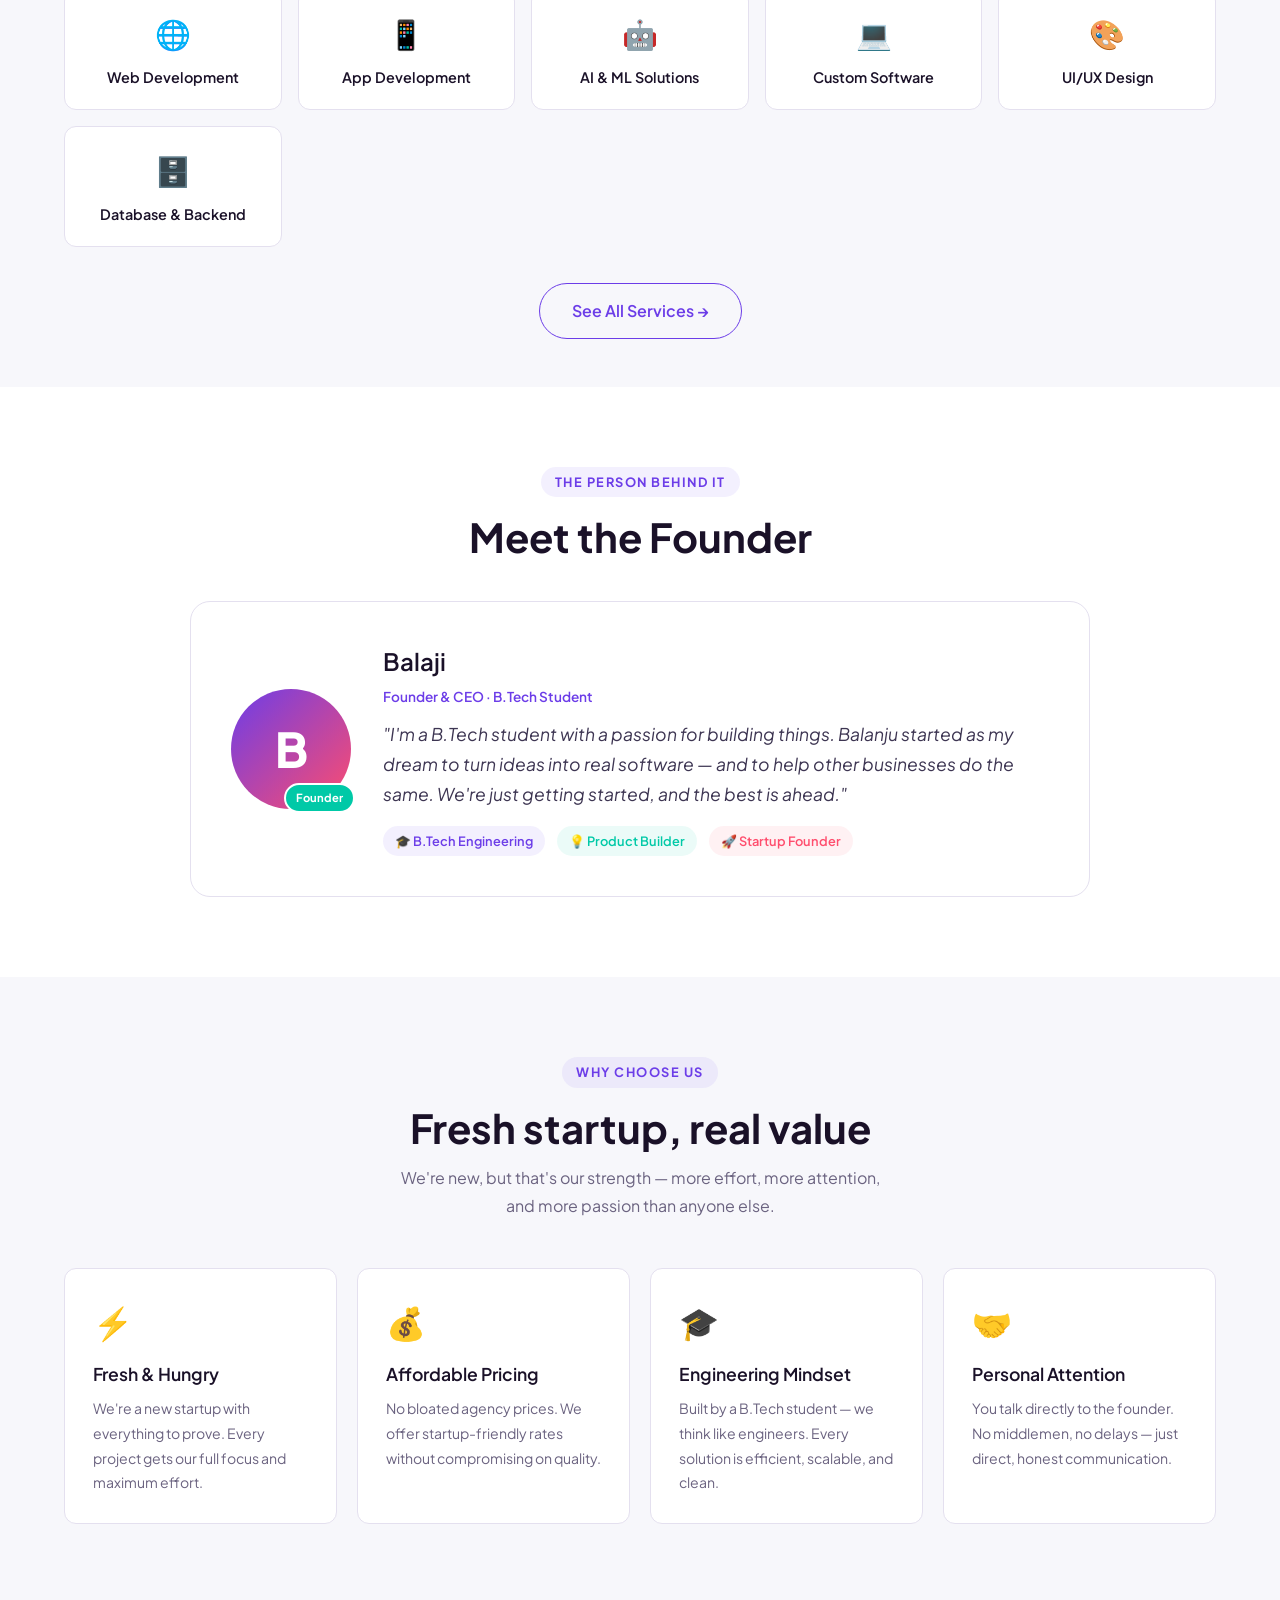
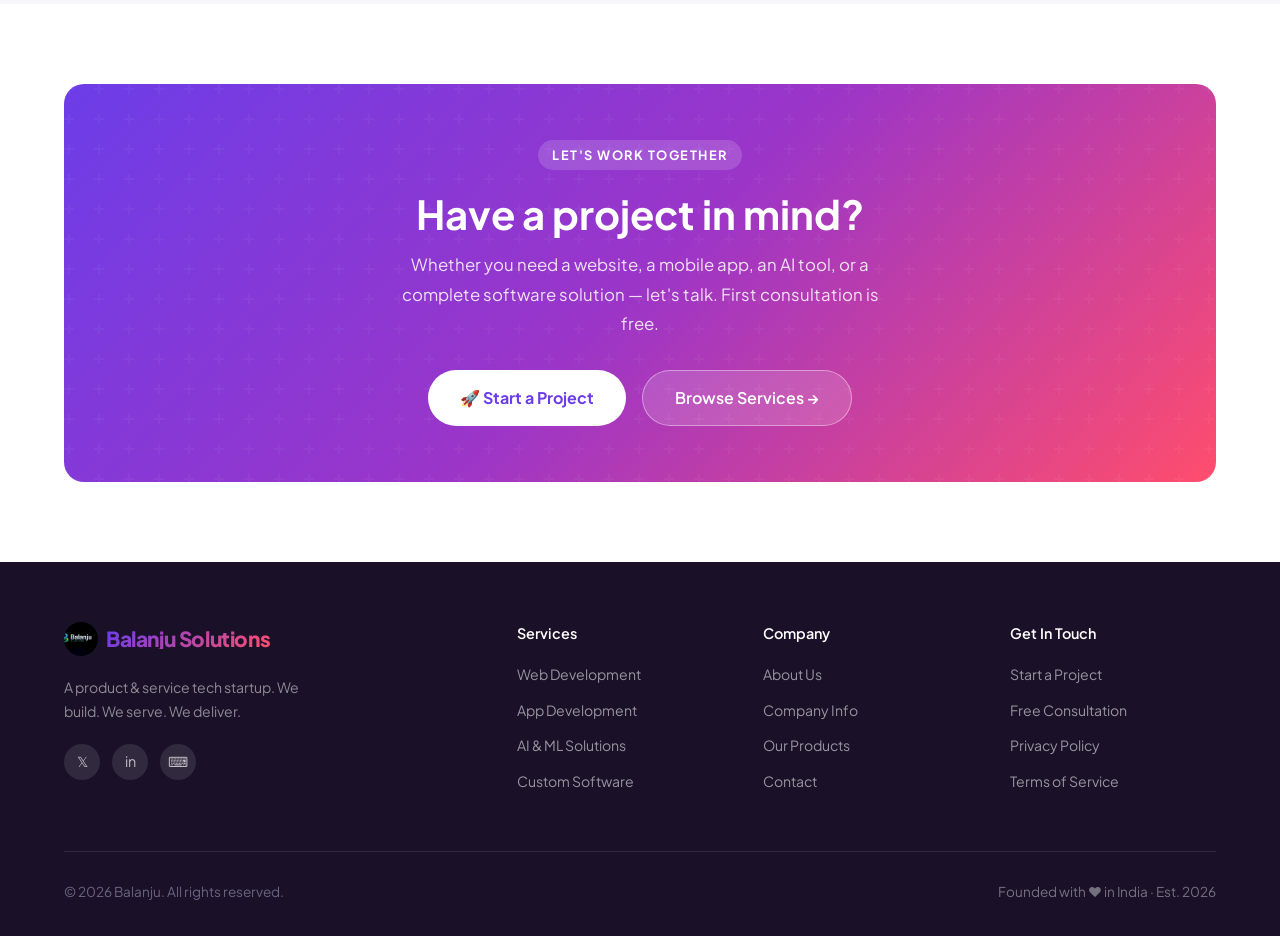
==== commit 36e14664: "logo updateed" ====
--- a/index.html
+++ b/index.html
@@ -19,11 +19,13 @@
   <meta property="og:type" content="website" />
   <meta property="og:url" content="https://balanju-solutions.vercel.app/" />
   <meta property="og:title" content="Balanju Solutions — We Build. We Serve. We Deliver." />
-  <meta property="og:description" content="Balanju Solutions is a fresh tech startup offering custom software development services and building innovative products." />
+  <meta property="og:description"
+    content="Balanju Solutions is a fresh tech startup offering custom software development services and building innovative products." />
   <meta property="og:image" content="https://balanju-solutions.vercel.app/balanju-logo.png" />
   <meta name="twitter:card" content="summary_large_image" />
   <meta name="twitter:title" content="Balanju Solutions — We Build. We Serve. We Deliver." />
-  <meta name="twitter:description" content="Balanju Solutions is a fresh tech startup offering custom software development services and building innovative products." />
+  <meta name="twitter:description"
+    content="Balanju Solutions is a fresh tech startup offering custom software development services and building innovative products." />
   <meta name="twitter:image" content="https://balanju-solutions.vercel.app/balanju-logo.png" />
 
   <link rel="stylesheet" href="css/style.css" />
@@ -32,37 +34,49 @@
     .logo-wrapper {
       display: flex;
       align-items: center;
-      gap: 12px;
+      gap: 9px;
       text-decoration: none;
       transition: var(--transition);
     }
 
     .logo-img {
-      width: 48px;
-      height: 48px;
+      width: 44px;
+      height: 44px;
       border-radius: 50%;
       object-fit: cover;
-      box-shadow: 0 2px 8px rgba(108, 61, 232, 0.2);
+      box-shadow: 0 2px 10px rgba(108, 61, 232, 0.22);
       flex-shrink: 0;
     }
 
     .logo-img-footer {
-      width: 40px;
-      height: 40px;
+      width: 34px;
+      height: 34px;
       border-radius: 50%;
       object-fit: cover;
       flex-shrink: 0;
     }
 
     .logo-text {
-      font-size: 1.4rem;
-      font-weight: 900;
-      letter-spacing: -0.8px;
-      color: var(--text-dark);
+      font-size: 1.3rem;
+      font-weight: 800;
+      letter-spacing: -0.4px;
       background: linear-gradient(135deg, var(--indigo), var(--coral));
       -webkit-background-clip: text;
       -webkit-text-fill-color: transparent;
       background-clip: text;
+      line-height: 1;
+    }
+
+    .logo-sub {
+      display: block;
+      font-size: 0.65rem;
+      font-weight: 600;
+      letter-spacing: 1.8px;
+      text-transform: uppercase;
+      color: var(--text-grey);
+      -webkit-text-fill-color: var(--text-grey);
+      margin-top: 2px;
+      line-height: 1;
     }
 
     .logo-wrapper:hover .logo-text {
@@ -70,7 +84,8 @@
     }
 
     .logo-wrapper:hover .logo-img {
-      box-shadow: 0 4px 16px rgba(108, 61, 232, 0.3);
+      box-shadow: 0 4px 14px rgba(108, 61, 232, 0.28);
+      transform: scale(1.05);
     }
 
     /* ── Hero full-bg canvas ── */
@@ -83,10 +98,12 @@
       pointer-events: none;
       z-index: 0;
     }
+
     .hero-content {
       position: relative;
       z-index: 1;
     }
+
     .hero-badge {
       display: inline-flex;
       align-items: center;
@@ -318,14 +335,14 @@
       position: relative;
       overflow: hidden;
       transition: var(--transition);
-      box-shadow: 0 1px 3px rgba(26,17,40,0.08), 0 1px 2px rgba(0,0,0,0.04);
+      box-shadow: 0 1px 3px rgba(26, 17, 40, 0.08), 0 1px 2px rgba(0, 0, 0, 0.04);
       background: linear-gradient(135deg, #FAFBFF 0%, #FFFFFF 100%);
     }
 
     .product-showcase-card:hover {
       transform: translateY(-8px);
-      box-shadow: 0 12px 40px rgba(108,61,232,0.14);
-      border-color: rgba(108,61,232,0.35);
+      box-shadow: 0 12px 40px rgba(108, 61, 232, 0.14);
+      border-color: rgba(108, 61, 232, 0.35);
     }
 
     /* Status badge */
@@ -353,9 +370,9 @@
     }
 
     .prod-showcase-badge.live {
-      background: linear-gradient(135deg, rgba(0,201,167,0.12), rgba(0,201,167,0.08));
+      background: linear-gradient(135deg, rgba(0, 201, 167, 0.12), rgba(0, 201, 167, 0.08));
       color: #059669;
-      border: 1px solid rgba(0,201,167,0.25);
+      border: 1px solid rgba(0, 201, 167, 0.25);
     }
 
     .prod-showcase-badge.live::before {
@@ -364,9 +381,9 @@
     }
 
     .prod-showcase-badge.building {
-      background: linear-gradient(135deg, rgba(255,159,28,0.12), rgba(255,159,28,0.08));
+      background: linear-gradient(135deg, rgba(255, 159, 28, 0.12), rgba(255, 159, 28, 0.08));
       color: #d97706;
-      border: 1px solid rgba(255,159,28,0.25);
+      border: 1px solid rgba(255, 159, 28, 0.25);
     }
 
     .prod-showcase-badge.building::before {
@@ -375,8 +392,17 @@
     }
 
     @keyframes pulse {
-      0%, 100% { opacity: 1; transform: scale(1); }
-      50% { opacity: 0.5; transform: scale(1.5); }
+
+      0%,
+      100% {
+        opacity: 1;
+        transform: scale(1);
+      }
+
+      50% {
+        opacity: 0.5;
+        transform: scale(1.5);
+      }
     }
 
     /* Icon container */
@@ -389,7 +415,7 @@
       justify-content: center;
       font-size: 2.2rem;
       margin-bottom: 20px;
-      box-shadow: 0 8px 24px rgba(0,0,0,0.10);
+      box-shadow: 0 8px 24px rgba(0, 0, 0, 0.10);
       margin-top: 12px;
     }
 
@@ -465,7 +491,7 @@
       background: var(--indigo);
       border-color: var(--indigo);
       transform: translateX(3px);
-      box-shadow: 0 4px 12px rgba(108,61,232,0.25);
+      box-shadow: 0 4px 12px rgba(108, 61, 232, 0.25);
     }
   </style>
 </head>
@@ -476,8 +502,11 @@
   <nav class="navbar" id="navbar">
     <div class="container">
       <a href="index.html" class="logo-wrapper" aria-label="Balanju Solutions Home">
-        <img src="logos/balanju real logo.png" alt="Balanju Solutions Logo" class="logo-img">
-        <span class="logo-text">Balanju Solutions</span>
+        <img src="Balanju solutions logo.png" alt="Balanju Solutions Logo" class="logo-img">
+        <div>
+          <span class="logo-text">Balanju</span>
+          <span class="logo-sub">Solutions</span>
+        </div>
       </a>
       <ul class="nav-links" role="navigation">
         <li><a href="index.html">Home</a></li>
@@ -588,7 +617,8 @@
       <div class="text-center reveal" style="margin-bottom:56px;">
         <div class="section-label">🚀 Featured Products</div>
         <h2>See what we're building</h2>
-        <p style="max-width:480px;margin:12px auto 0;">From consultancy services to indie apps — here's what Balanju is creating.</p>
+        <p style="max-width:480px;margin:12px auto 0;">From consultancy services to indie apps — here's what Balanju is
+          creating.</p>
       </div>
 
       <!-- Products Grid -->
@@ -596,57 +626,69 @@
         <!-- Balanju Consultancy -->
         <div class="product-showcase-card reveal" id="home-prod-consultancy">
           <div class="prod-showcase-badge live">Live</div>
-          <div class="prod-showcase-icon" style="background:linear-gradient(135deg,#6C3DE8,#5a2fd4);display:flex;align-items:center;justify-content:center;font-size:2.2rem;">🏢</div>
+          <div class="prod-showcase-icon"
+            style="background:linear-gradient(135deg,#6C3DE8,#5a2fd4);display:flex;align-items:center;justify-content:center;font-size:2.2rem;">
+            🏢</div>
           <h3>Balanju Consultancy</h3>
-          <p class="prod-showcase-desc">Custom software development & consulting services. We build websites, mobile apps, and AI solutions for businesses.</p>
+          <p class="prod-showcase-desc">Custom software development & consulting services. We build websites, mobile
+            apps, and AI solutions for businesses.</p>
           <div class="prod-showcase-tags">
             <span>Web Dev</span>
             <span>Mobile Apps</span>
             <span>AI/ML</span>
           </div>
-          <a href="https://balanju.vercel.app/" target="_blank" rel="noopener noreferrer" class="prod-showcase-link">Visit →</a>
+          <a href="https://balanju.vercel.app/" target="_blank" rel="noopener noreferrer"
+            class="prod-showcase-link">Visit →</a>
         </div>
 
         <!-- Vidhyardhi -->
         <div class="product-showcase-card reveal reveal-delay-1" id="home-prod-vidhyardhi">
           <div class="prod-showcase-badge live">Available</div>
           <div class="prod-showcase-icon vidhyardhi-logo">
-            <img src="logos/vidhyardhi logo.png" alt="Vidhyardhi Logo" style="width:100%;height:100%;object-fit:contain;padding:8px;">
+            <img src="logos/vidhyardhi logo.png" alt="Vidhyardhi Logo"
+              style="width:100%;height:100%;object-fit:contain;padding:8px;">
           </div>
           <h3>Vidhyardhi</h3>
-          <p class="prod-showcase-desc">Smart study app for students. Timetable planning, notes, and exam prep resources built for learning.</p>
+          <p class="prod-showcase-desc">Smart study app for students. Timetable planning, notes, and exam prep resources
+            built for learning.</p>
           <div class="prod-showcase-tags">
             <span>Flutter</span>
             <span>Android</span>
             <span>iOS</span>
           </div>
-          <a href="https://play.google.com/store/apps/details?id=com.vithyarthi.app" target="_blank" rel="noopener noreferrer" class="prod-showcase-link">Download →</a>
+          <a href="https://play.google.com/store/apps/details?id=com.vithyarthi.app" target="_blank"
+            rel="noopener noreferrer" class="prod-showcase-link">Download →</a>
         </div>
 
         <!-- OurCompiler -->
         <div class="product-showcase-card reveal reveal-delay-2" id="home-prod-ourcompiler">
           <div class="prod-showcase-badge live">Live</div>
           <div class="prod-showcase-icon ourcompiler-logo">
-            <img src="logos/our-compiler-logo.png" alt="OurCompiler Logo" style="width:100%;height:100%;object-fit:contain;padding:8px;">
+            <img src="logos/our-compiler-logo.png" alt="OurCompiler Logo"
+              style="width:100%;height:100%;object-fit:contain;padding:8px;">
           </div>
           <h3>OurCompiler</h3>
-          <p class="prod-showcase-desc">Online code compiler & IDE. Write and run code in multiple languages directly in your browser.</p>
+          <p class="prod-showcase-desc">Online code compiler & IDE. Write and run code in multiple languages directly in
+            your browser.</p>
           <div class="prod-showcase-tags">
             <span>React</span>
             <span>Node.js</span>
             <span>Multi-language</span>
           </div>
-          <a href="https://ourcompiler.com" target="_blank" rel="noopener noreferrer" class="prod-showcase-link">Try It →</a>
+          <a href="https://ourcompiler.com" target="_blank" rel="noopener noreferrer" class="prod-showcase-link">Try It
+            →</a>
         </div>
 
         <!-- Fruit Rush -->
         <div class="product-showcase-card reveal" id="home-prod-fruitrush">
           <div class="prod-showcase-badge building">Building</div>
           <div class="prod-showcase-icon fruitrush-logo">
-            <img src="logos/Fruit-rush-logo.png" alt="Fruit Rush Logo" style="width:100%;height:100%;object-fit:contain;padding:8px;">
+            <img src="logos/Fruit-rush-logo.png" alt="Fruit Rush Logo"
+              style="width:100%;height:100%;object-fit:contain;padding:8px;">
           </div>
           <h3>Fruit Rush</h3>
-          <p class="prod-showcase-desc">Casual mobile game. Slice fruits, dodge bombs, and chase high scores with smooth gameplay.</p>
+          <p class="prod-showcase-desc">Casual mobile game. Slice fruits, dodge bombs, and chase high scores with smooth
+            gameplay.</p>
           <div class="prod-showcase-tags">
             <span>Unity</span>
             <span>Gaming</span>
@@ -658,9 +700,12 @@
         <!-- Knapsack Editor -->
         <div class="product-showcase-card reveal reveal-delay-1" id="home-prod-knapsack">
           <div class="prod-showcase-badge building">Building</div>
-          <div class="prod-showcase-icon" style="background:linear-gradient(135deg,#8B5CF6,#6C3DE8);display:flex;align-items:center;justify-content:center;font-size:2.2rem;">✏️</div>
+          <div class="prod-showcase-icon"
+            style="background:linear-gradient(135deg,#8B5CF6,#6C3DE8);display:flex;align-items:center;justify-content:center;font-size:2.2rem;">
+            ✏️</div>
           <h3>Knapsack Editor</h3>
-          <p class="prod-showcase-desc">Minimalist markdown editor. Distraction-free writing for notes, docs, and blog posts.</p>
+          <p class="prod-showcase-desc">Minimalist markdown editor. Distraction-free writing for notes, docs, and blog
+            posts.</p>
           <div class="prod-showcase-tags">
             <span>React</span>
             <span>Markdown</span>
@@ -884,25 +929,25 @@
       /* ── Resize ── */
       let W, H;
       function resize() {
-        W = canvas.width  = hero.clientWidth;
+        W = canvas.width = hero.clientWidth;
         H = canvas.height = hero.clientHeight;
         initParticles();
       }
       window.addEventListener('resize', resize);
 
       /* ── Config ── */
-      const COUNT         = 90;     // number of nodes
-      const CONNECT_DIST  = 130;    // px — max line distance
-      const CURSOR_DIST   = 160;    // px — attraction radius
-      const CURSOR_FORCE  = 0.018;  // attraction strength
-      const SPRING_K      = 0.03;   // spring to home
-      const DAMPING       = 0.92;   // inertia
-      const DOT_R         = 2.2;    // base dot radius
+      const COUNT = 90;     // number of nodes
+      const CONNECT_DIST = 130;    // px — max line distance
+      const CURSOR_DIST = 160;    // px — attraction radius
+      const CURSOR_FORCE = 0.018;  // attraction strength
+      const SPRING_K = 0.03;   // spring to home
+      const DAMPING = 0.92;   // inertia
+      const DOT_R = 2.2;    // base dot radius
 
       /* ── Brand colors (subtle, sophisticated) ── */
-      const NODE_COLOR  = 'rgba(108, 61, 232, ';   // indigo
-      const LINE_COLOR  = 'rgba(108, 61, 232, ';   // same for lines
-      const CURSOR_COLOR= 'rgba(255, 77,  109, ';  // coral for cursor halo
+      const NODE_COLOR = 'rgba(108, 61, 232, ';   // indigo
+      const LINE_COLOR = 'rgba(108, 61, 232, ';   // same for lines
+      const CURSOR_COLOR = 'rgba(255, 77,  109, ';  // coral for cursor halo
 
       /* ── Particles ── */
       let pts = [];
@@ -919,8 +964,8 @@
             vy: (Math.random() - 0.5) * 0.4,
             /* slow idle drift */
             phase: Math.random() * Math.PI * 2,
-            freq:  0.0006 + Math.random() * 0.0008,
-            amp:   18 + Math.random() * 22,
+            freq: 0.0006 + Math.random() * 0.0008,
+            amp: 18 + Math.random() * 22,
           });
         }
       }
@@ -951,9 +996,9 @@
 
           /* cursor attraction */
           if (cursorActive) {
-            const dx   = smooth.x - p.x;
-            const dy   = smooth.y - p.y;
-            const dist = Math.sqrt(dx*dx + dy*dy);
+            const dx = smooth.x - p.x;
+            const dy = smooth.y - p.y;
+            const dist = Math.sqrt(dx * dx + dy * dy);
             if (dist < CURSOR_DIST && dist > 1) {
               const strength = (1 - dist / CURSOR_DIST) * CURSOR_FORCE;
               p.vx += dx * strength;
@@ -964,38 +1009,38 @@
           /* integrate */
           p.vx *= DAMPING;
           p.vy *= DAMPING;
-          p.x  += p.vx;
-          p.y  += p.vy;
+          p.x += p.vx;
+          p.y += p.vy;
 
           /* soft boundary wrap */
           if (p.x < -20) p.x = W + 20;
-          if (p.x > W+20) p.x = -20;
+          if (p.x > W + 20) p.x = -20;
           if (p.y < -20) p.y = H + 20;
-          if (p.y > H+20) p.y = -20;
+          if (p.y > H + 20) p.y = -20;
         }
 
         /* ── Draw connection lines ── */
         for (let i = 0; i < pts.length; i++) {
           const a = pts[i];
           for (let j = i + 1; j < pts.length; j++) {
-            const b  = pts[j];
+            const b = pts[j];
             const dx = a.x - b.x;
             const dy = a.y - b.y;
-            const d  = Math.sqrt(dx*dx + dy*dy);
+            const d = Math.sqrt(dx * dx + dy * dy);
             if (d < CONNECT_DIST) {
               const alpha = (1 - d / CONNECT_DIST) * 0.22;
 
               /* boost line alpha if near cursor */
               let boost = 0;
               if (cursorActive) {
-                const ma = Math.sqrt((a.x-smooth.x)**2 + (a.y-smooth.y)**2);
-                const mb = Math.sqrt((b.x-smooth.x)**2 + (b.y-smooth.y)**2);
+                const ma = Math.sqrt((a.x - smooth.x) ** 2 + (a.y - smooth.y) ** 2);
+                const mb = Math.sqrt((b.x - smooth.x) ** 2 + (b.y - smooth.y) ** 2);
                 if (ma < CURSOR_DIST || mb < CURSOR_DIST) boost = 0.35;
               }
 
               ctx.beginPath();
               ctx.strokeStyle = LINE_COLOR + (alpha + boost) + ')';
-              ctx.lineWidth   = 0.8 + boost * 1.2;
+              ctx.lineWidth = 0.8 + boost * 1.2;
               ctx.moveTo(a.x, a.y);
               ctx.lineTo(b.x, b.y);
               ctx.stroke();
@@ -1006,9 +1051,9 @@
         /* ── Cursor halo ── */
         if (cursorActive) {
           const grad = ctx.createRadialGradient(smooth.x, smooth.y, 0, smooth.x, smooth.y, CURSOR_DIST);
-          grad.addColorStop(0,   CURSOR_COLOR + '0.08)');
+          grad.addColorStop(0, CURSOR_COLOR + '0.08)');
           grad.addColorStop(0.4, CURSOR_COLOR + '0.04)');
-          grad.addColorStop(1,   CURSOR_COLOR + '0)');
+          grad.addColorStop(1, CURSOR_COLOR + '0)');
           ctx.beginPath();
           ctx.arc(smooth.x, smooth.y, CURSOR_DIST, 0, Math.PI * 2);
           ctx.fillStyle = grad;
@@ -1018,21 +1063,21 @@
         /* ── Draw nodes ── */
         for (const p of pts) {
           let alpha = 0.45;
-          let r     = DOT_R;
+          let r = DOT_R;
 
           /* enlarge & brighten near cursor */
           if (cursorActive) {
-            const d = Math.sqrt((p.x-smooth.x)**2 + (p.y-smooth.y)**2);
+            const d = Math.sqrt((p.x - smooth.x) ** 2 + (p.y - smooth.y) ** 2);
             if (d < CURSOR_DIST) {
               const t2 = 1 - d / CURSOR_DIST;
               alpha += t2 * 0.45;
-              r     += t2 * 2.5;
+              r += t2 * 2.5;
             }
           }
 
           /* glow */
           ctx.shadowColor = '#6C3DE8';
-          ctx.shadowBlur  = r > 3 ? 8 : 0;
+          ctx.shadowBlur = r > 3 ? 8 : 0;
 
           ctx.beginPath();
           ctx.arc(p.x, p.y, r, 0, Math.PI * 2);
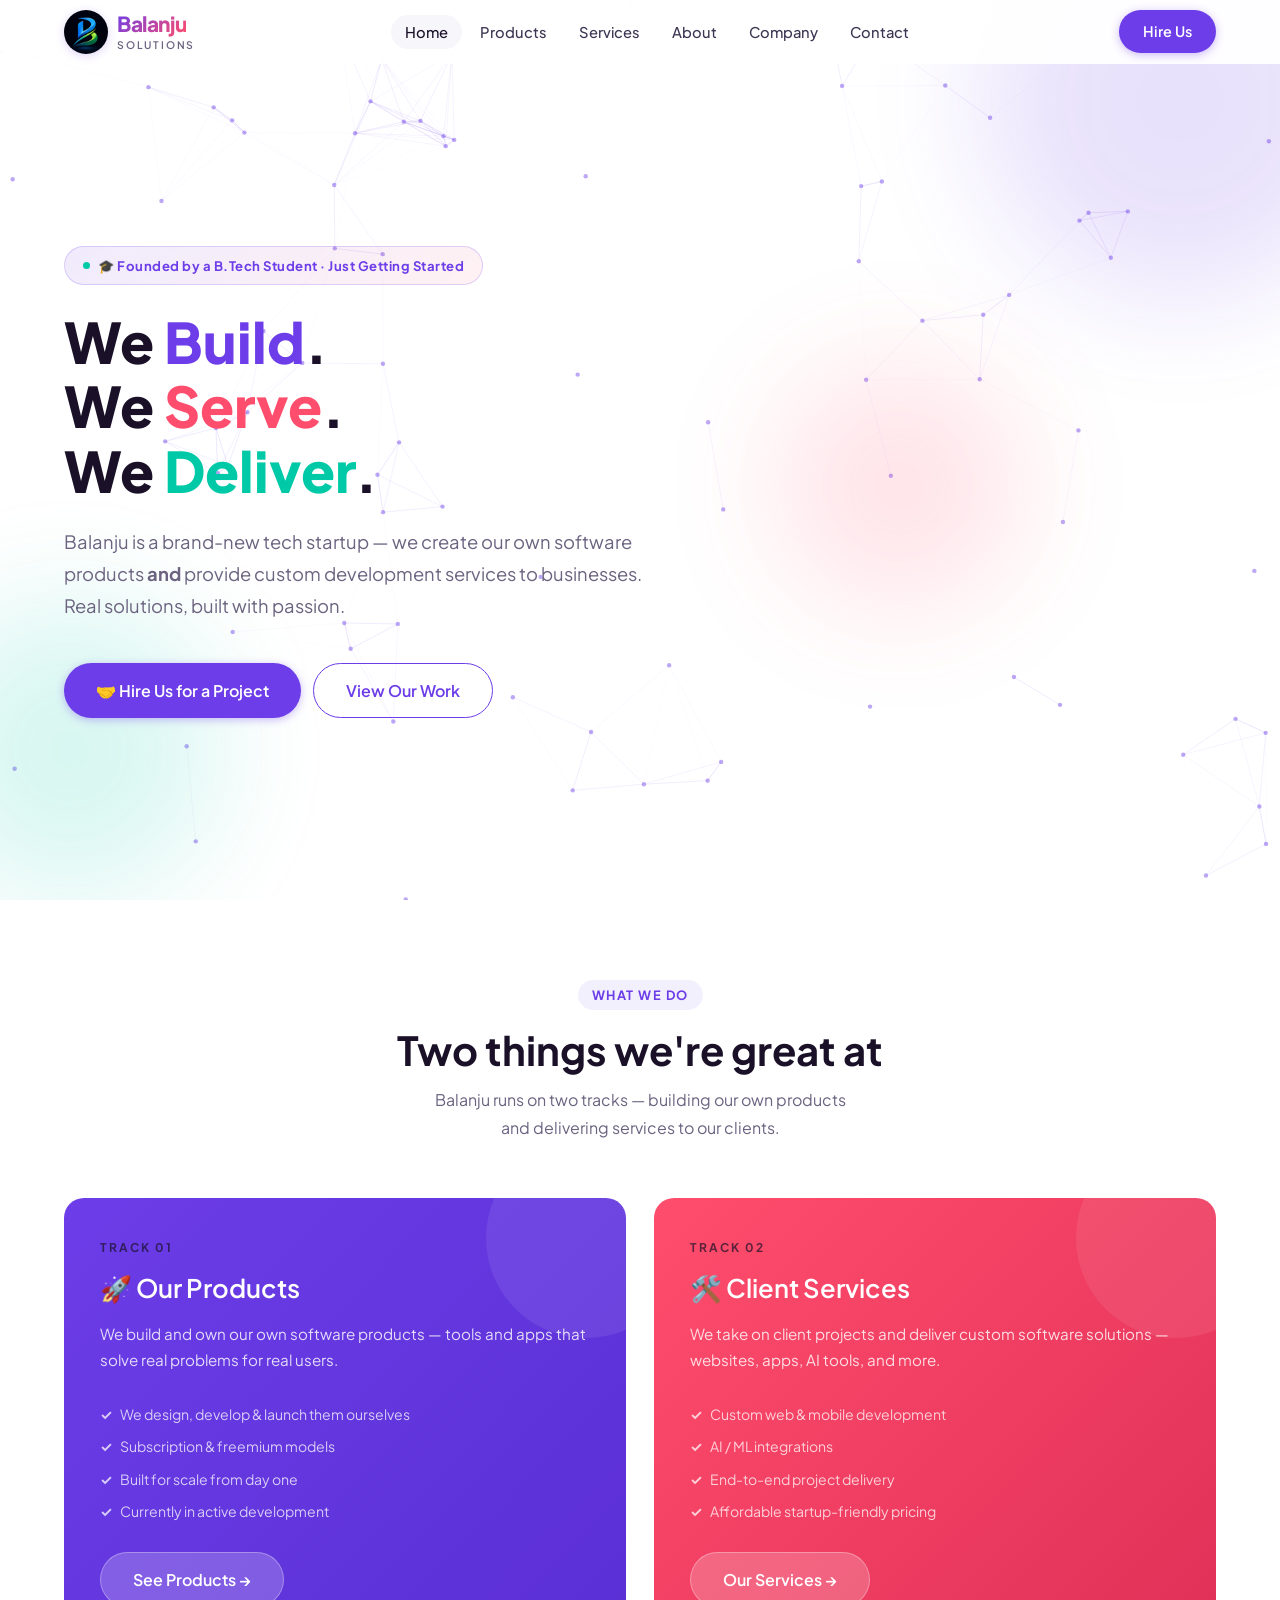
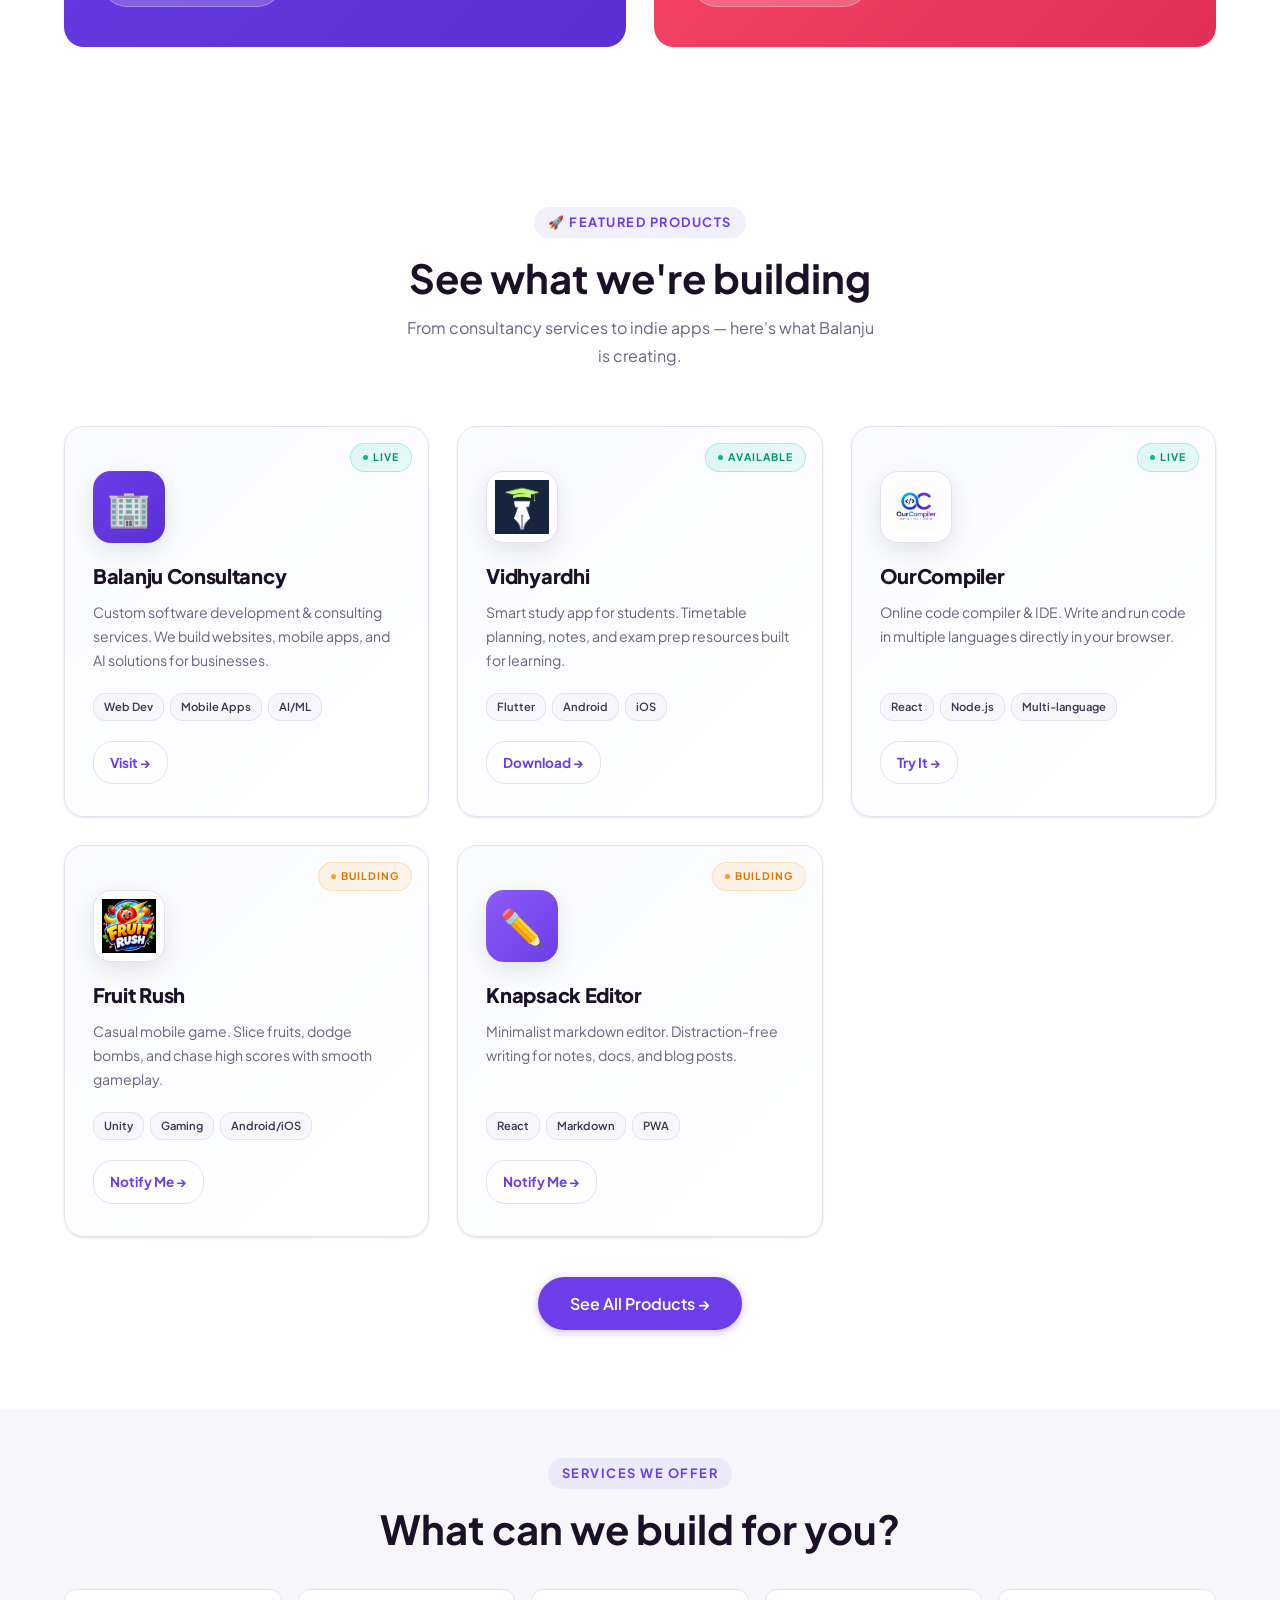
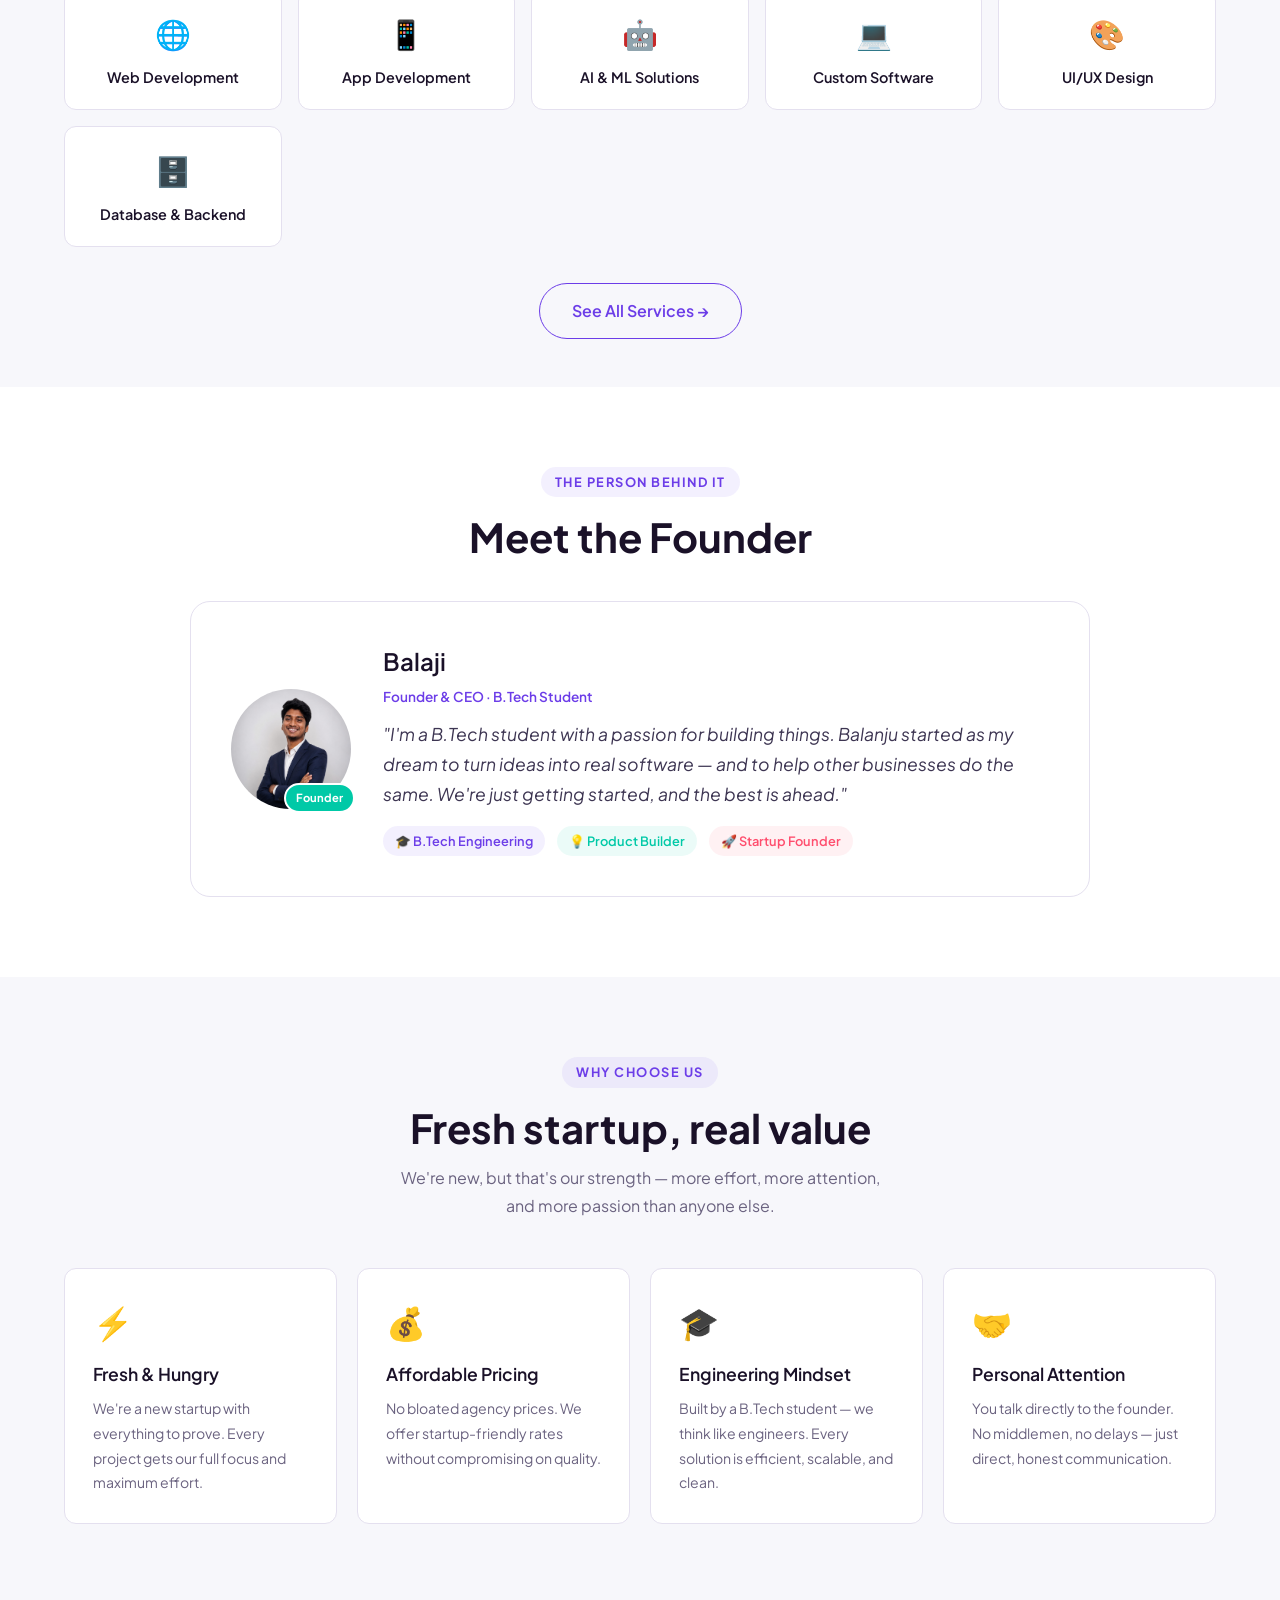
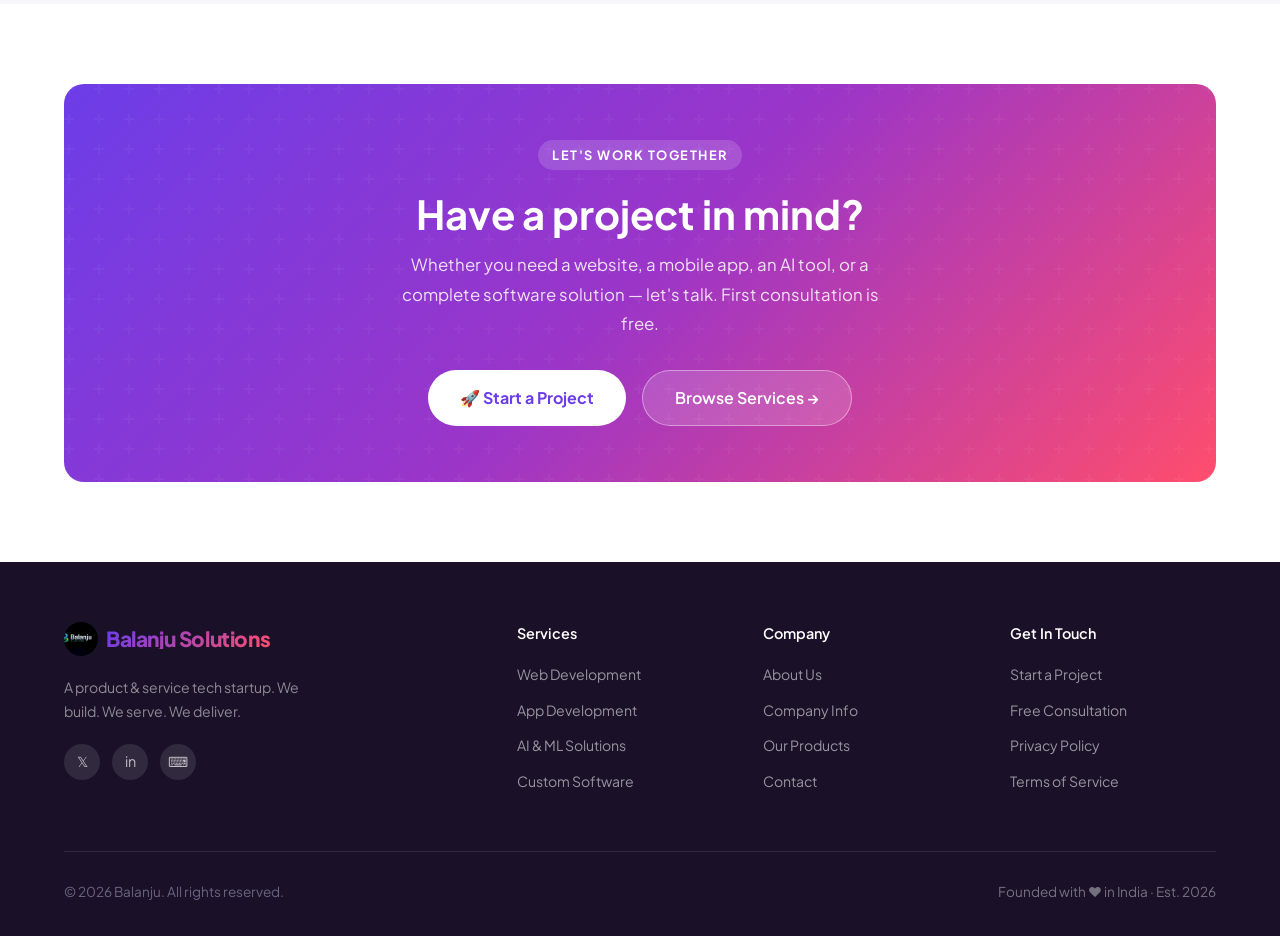
==== commit 858a3e8c: "Fix Vercel build config" ====
--- a/index.html
+++ b/index.html
@@ -769,7 +769,7 @@
       </div>
       <div class="founder-card reveal reveal-delay-1">
         <div class="founder-avatar-wrap">
-          <div class="founder-avatar">B</div>
+          <img class="founder-avatar" src="Meh%20.jpeg" alt="Balaji, Founder and CEO" style="object-fit:cover;">
           <div class="founder-badge">Founder</div>
         </div>
         <div style="flex:1;min-width:240px;">
@@ -843,7 +843,7 @@
         <p>Whether you need a website, a mobile app, an AI tool, or a complete software solution — let's talk. First
           consultation is free.</p>
         <div style="display:flex;gap:16px;justify-content:center;flex-wrap:wrap;">
-          <a href="contact.html" class="btn btn-lg" style="background:white;color:var(--indigo);font-weight:700;"
+          <a href="start-a-project.html" class="btn btn-lg" style="background:white;color:var(--indigo);font-weight:700;"
             id="cta-hire">🚀 Start a Project</a>
           <a href="services.html" class="btn btn-lg"
             style="background:rgba(255,255,255,0.15);color:white;border:1px solid rgba(255,255,255,0.4);"
@@ -892,7 +892,7 @@
         <div>
           <h4>Get In Touch</h4>
           <ul>
-            <li><a href="contact.html">Start a Project</a></li>
+            <li><a href="start-a-project.html">Start a Project</a></li>
             <li><a href="contact.html">Free Consultation</a></li>
             <li><a href="#">Privacy Policy</a></li>
             <li><a href="#">Terms of Service</a></li>
--- a/css/style.css
+++ b/css/style.css
@@ -107,6 +107,39 @@
   font-size: 1rem;
   color: var(--text-grey);
   line-height: 1.75;
+}
+
+/* ── Shared Header Logo ── */
+.logo-wrapper {
+  display: flex;
+  align-items: center;
+  gap: 9px;
+  text-decoration: none;
+  transition: var(--transition);
+}
+
+.logo-img {
+  width: 44px;
+  height: 44px;
+  max-width: 44px;
+  border-radius: 50%;
+  object-fit: cover;
+  box-shadow: 0 2px 10px rgba(108, 61, 232, 0.22);
+  flex: 0 0 44px;
+}
+
+.logo-img-footer {
+  width: 34px;
+  height: 34px;
+  max-width: 34px;
+  border-radius: 50%;
+  object-fit: cover;
+  flex: 0 0 34px;
+}
+
+.logo-wrapper:hover .logo-img {
+  box-shadow: 0 4px 14px rgba(108, 61, 232, 0.28);
+  transform: scale(1.05);
 }
 
 /* ── Layout Utilities ── */
